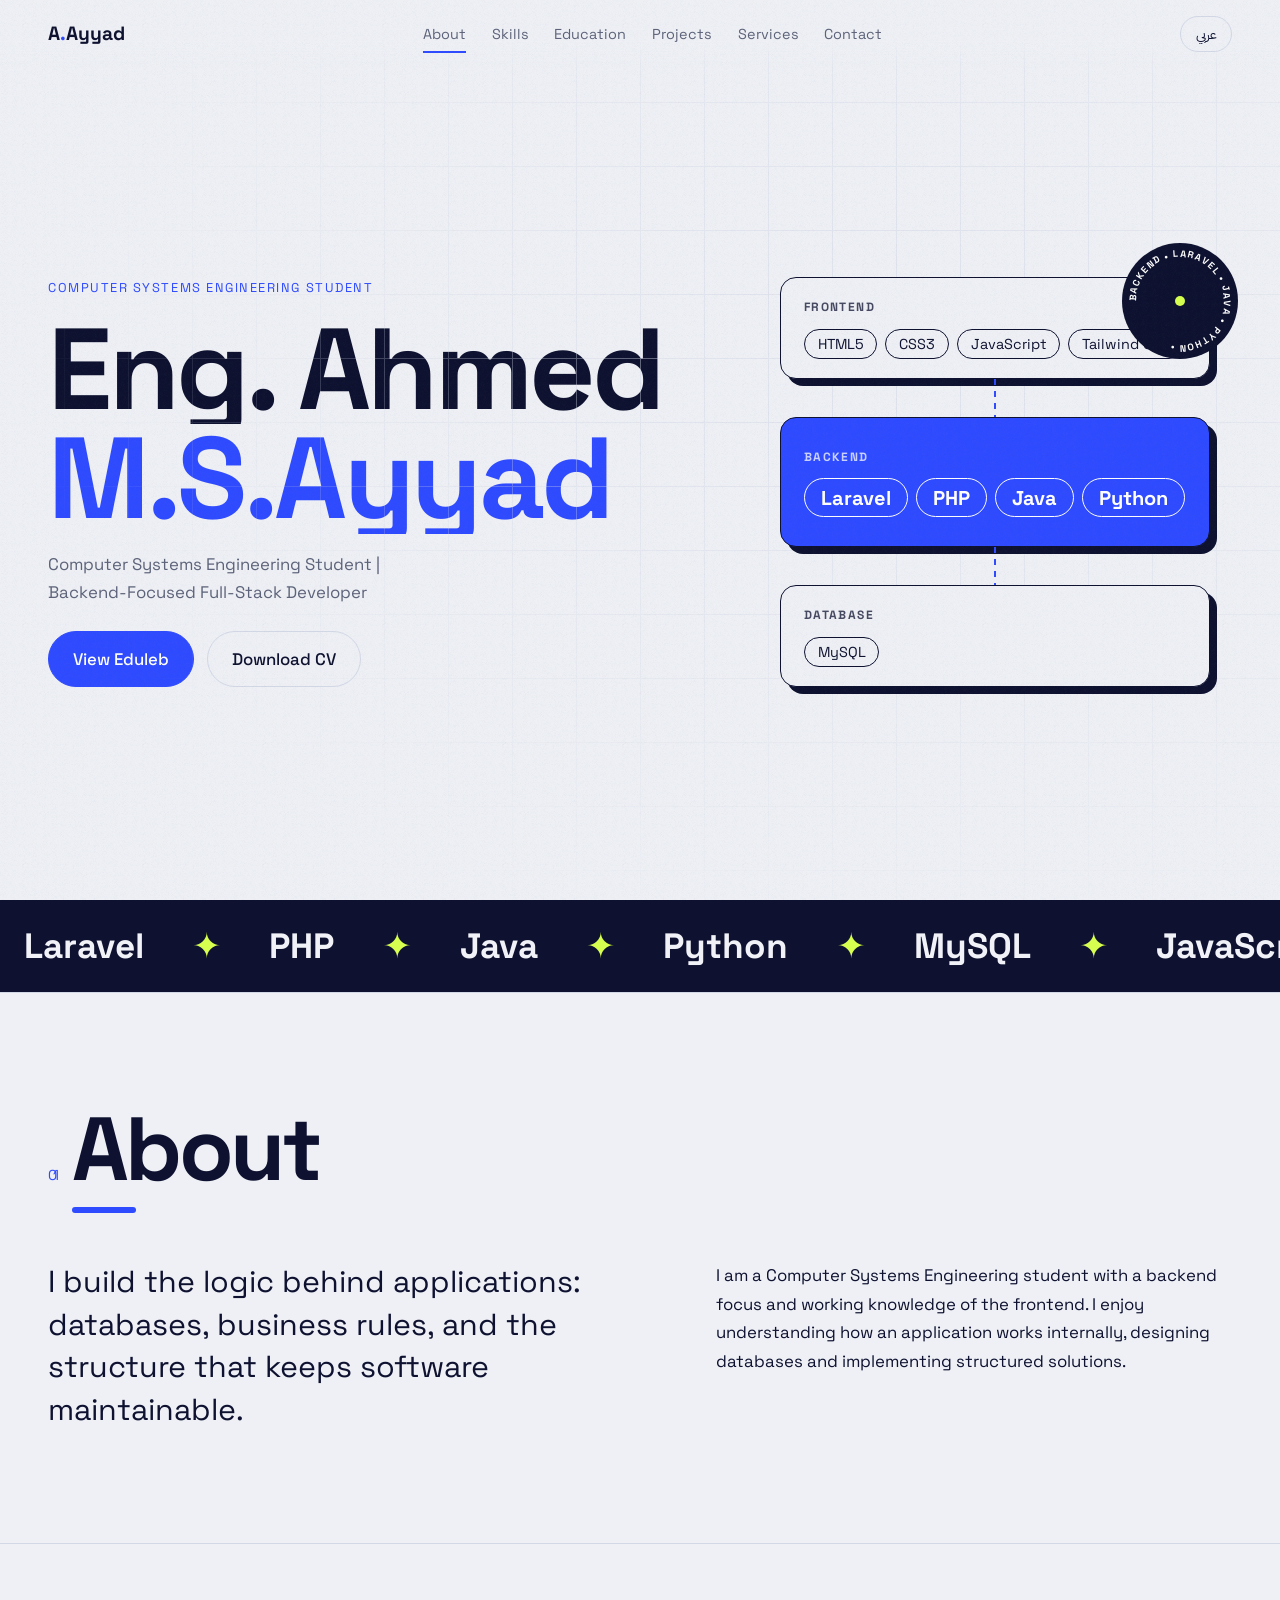
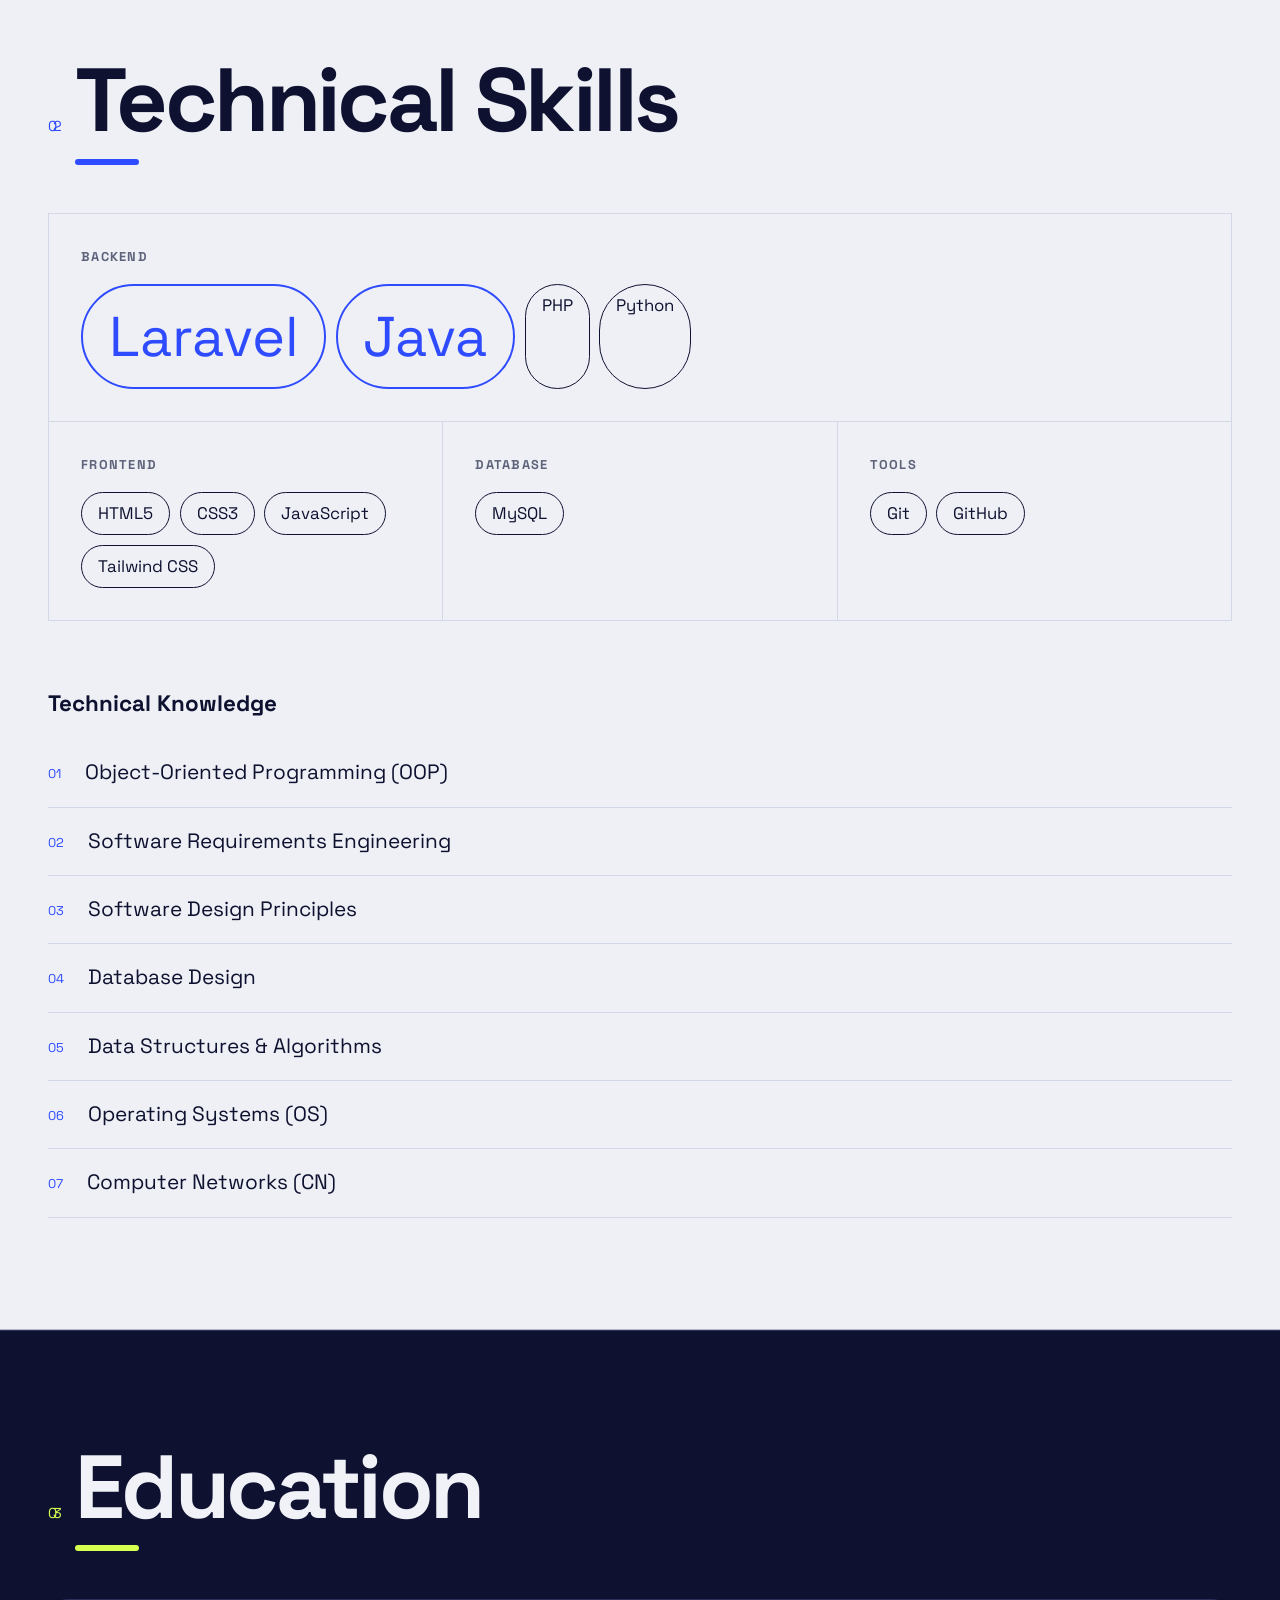
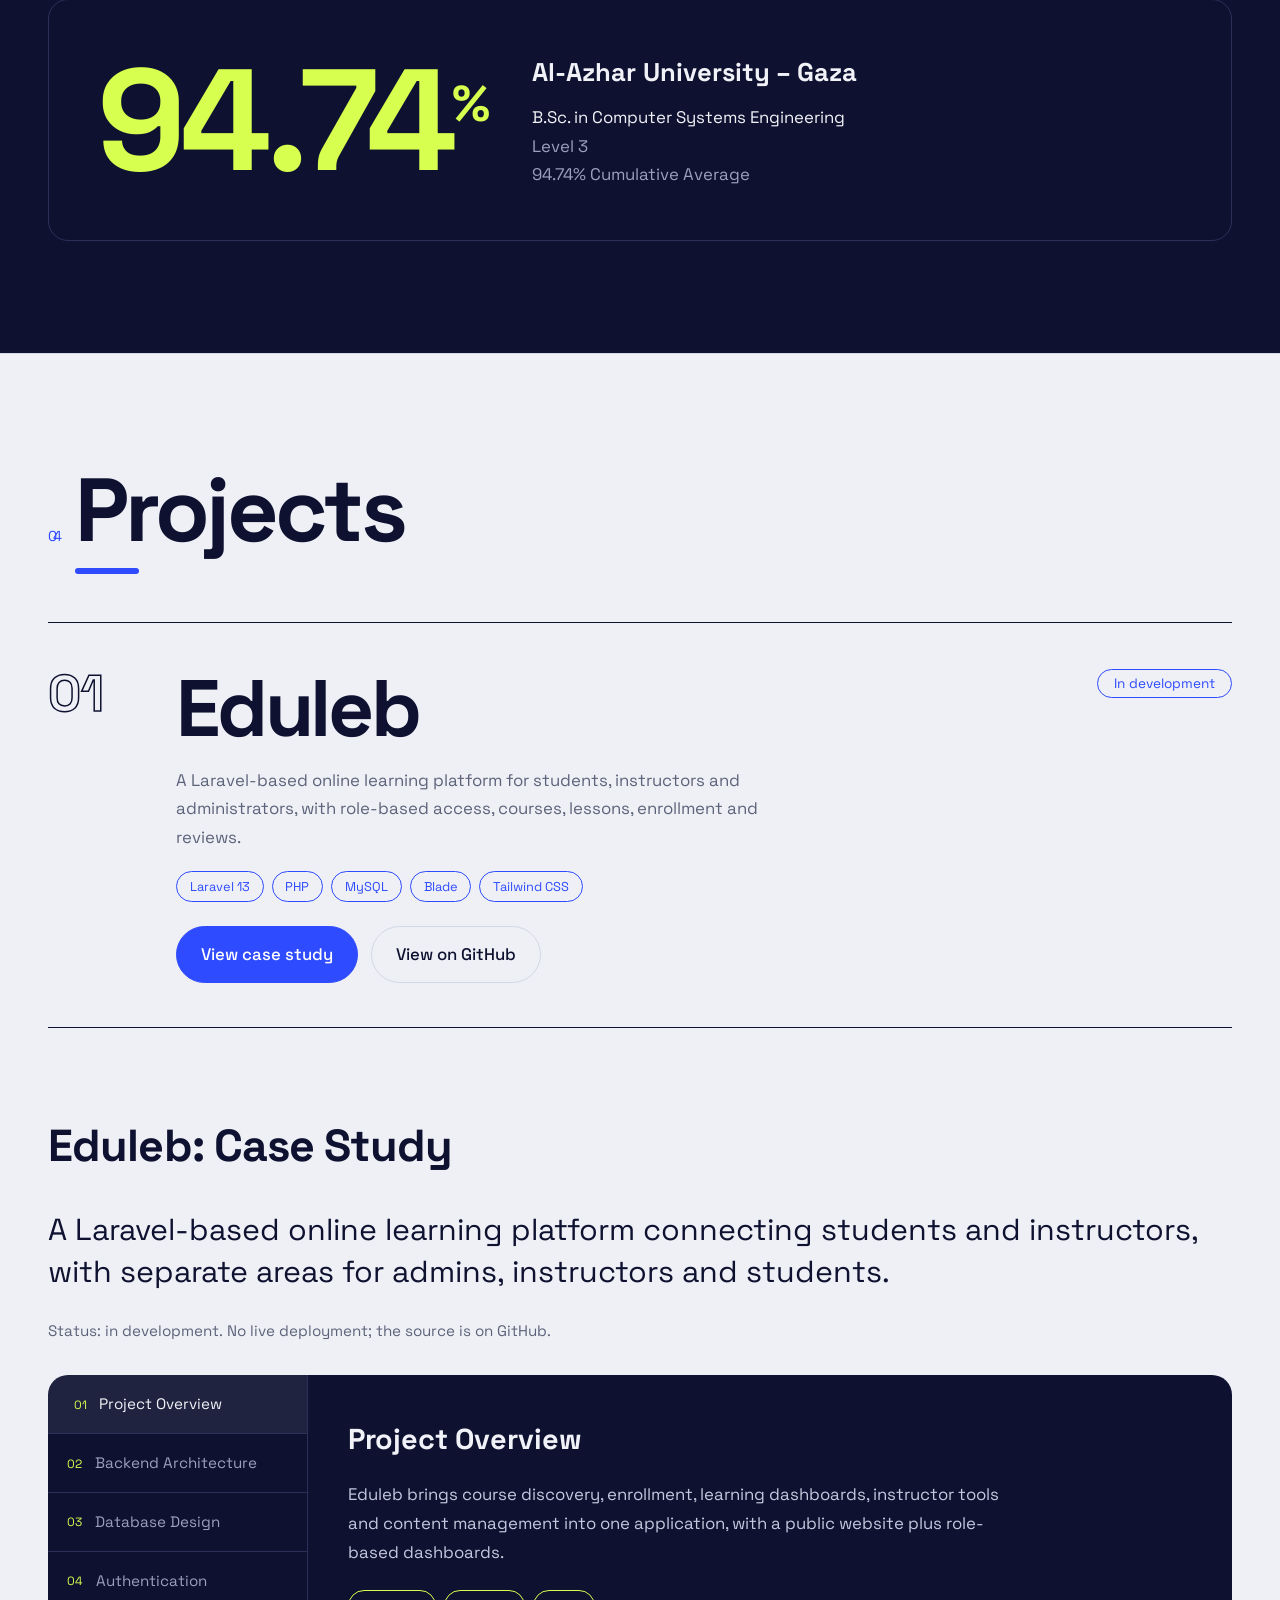
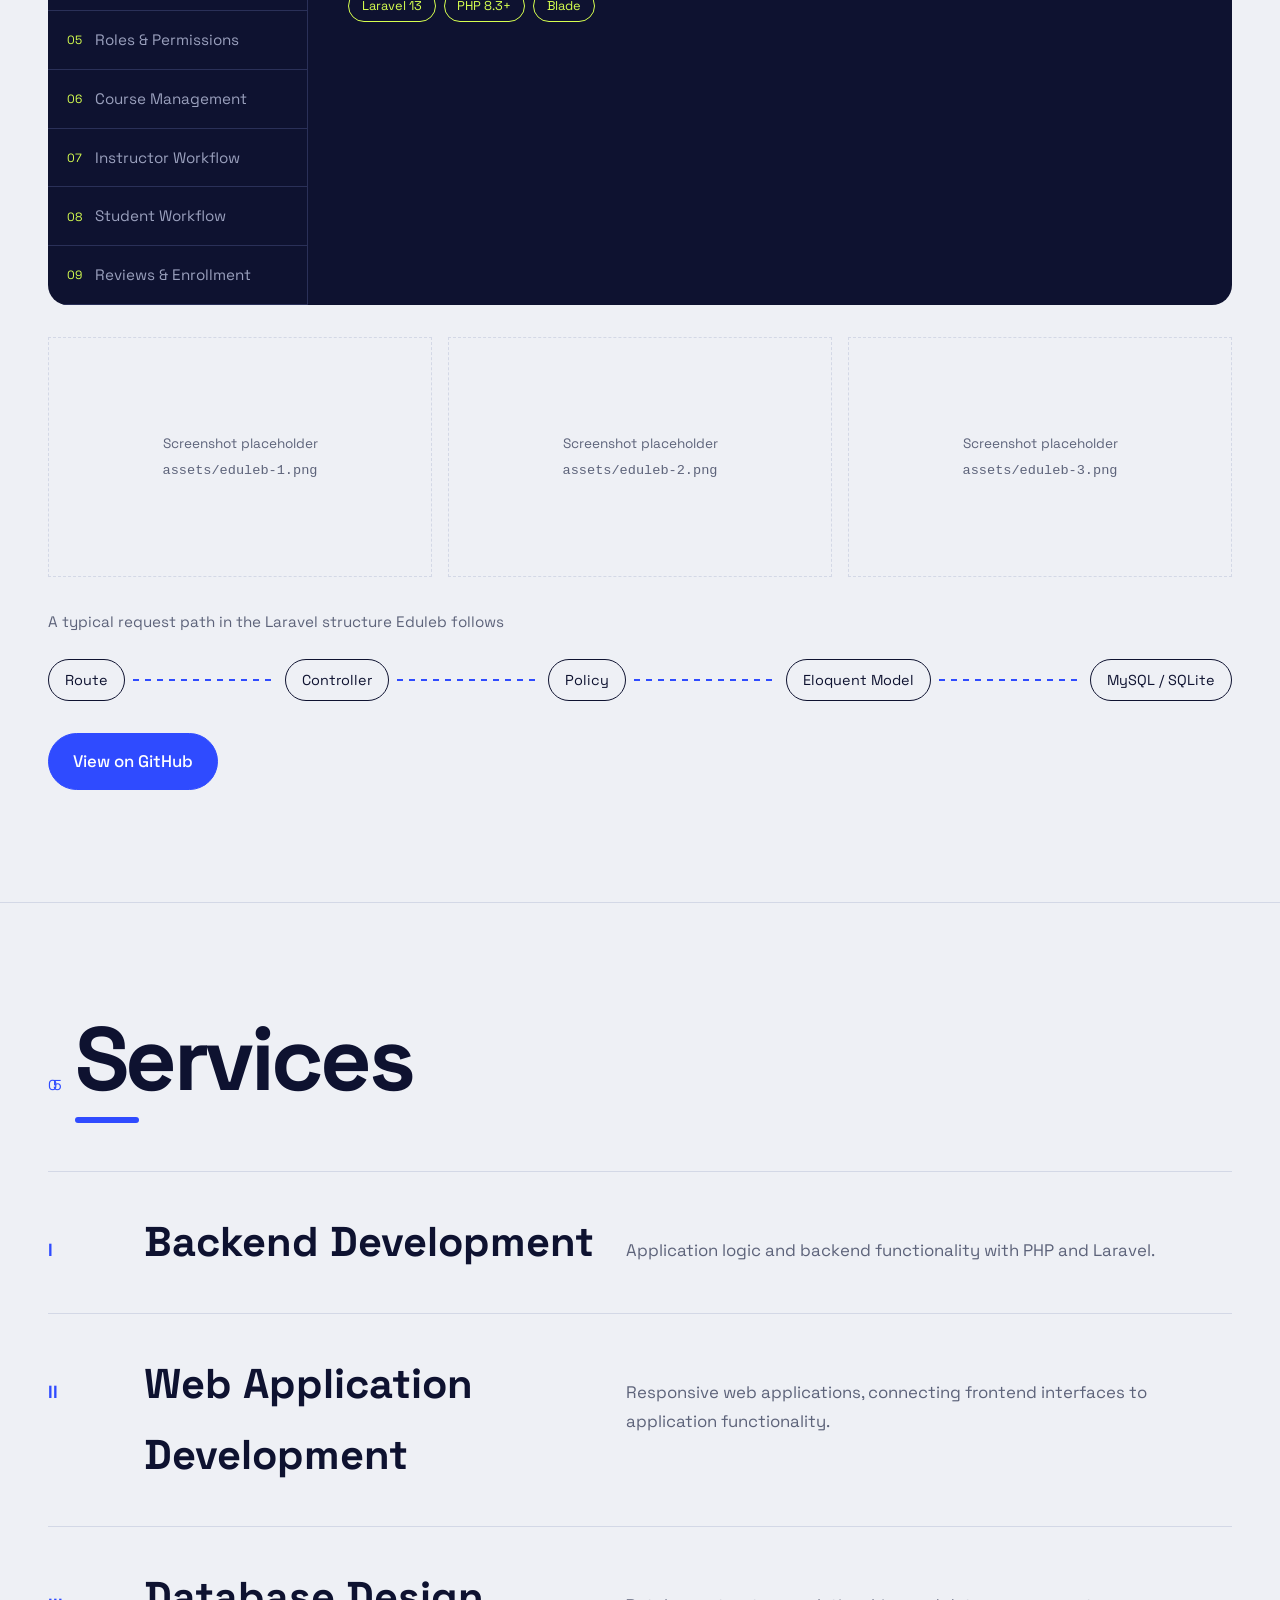
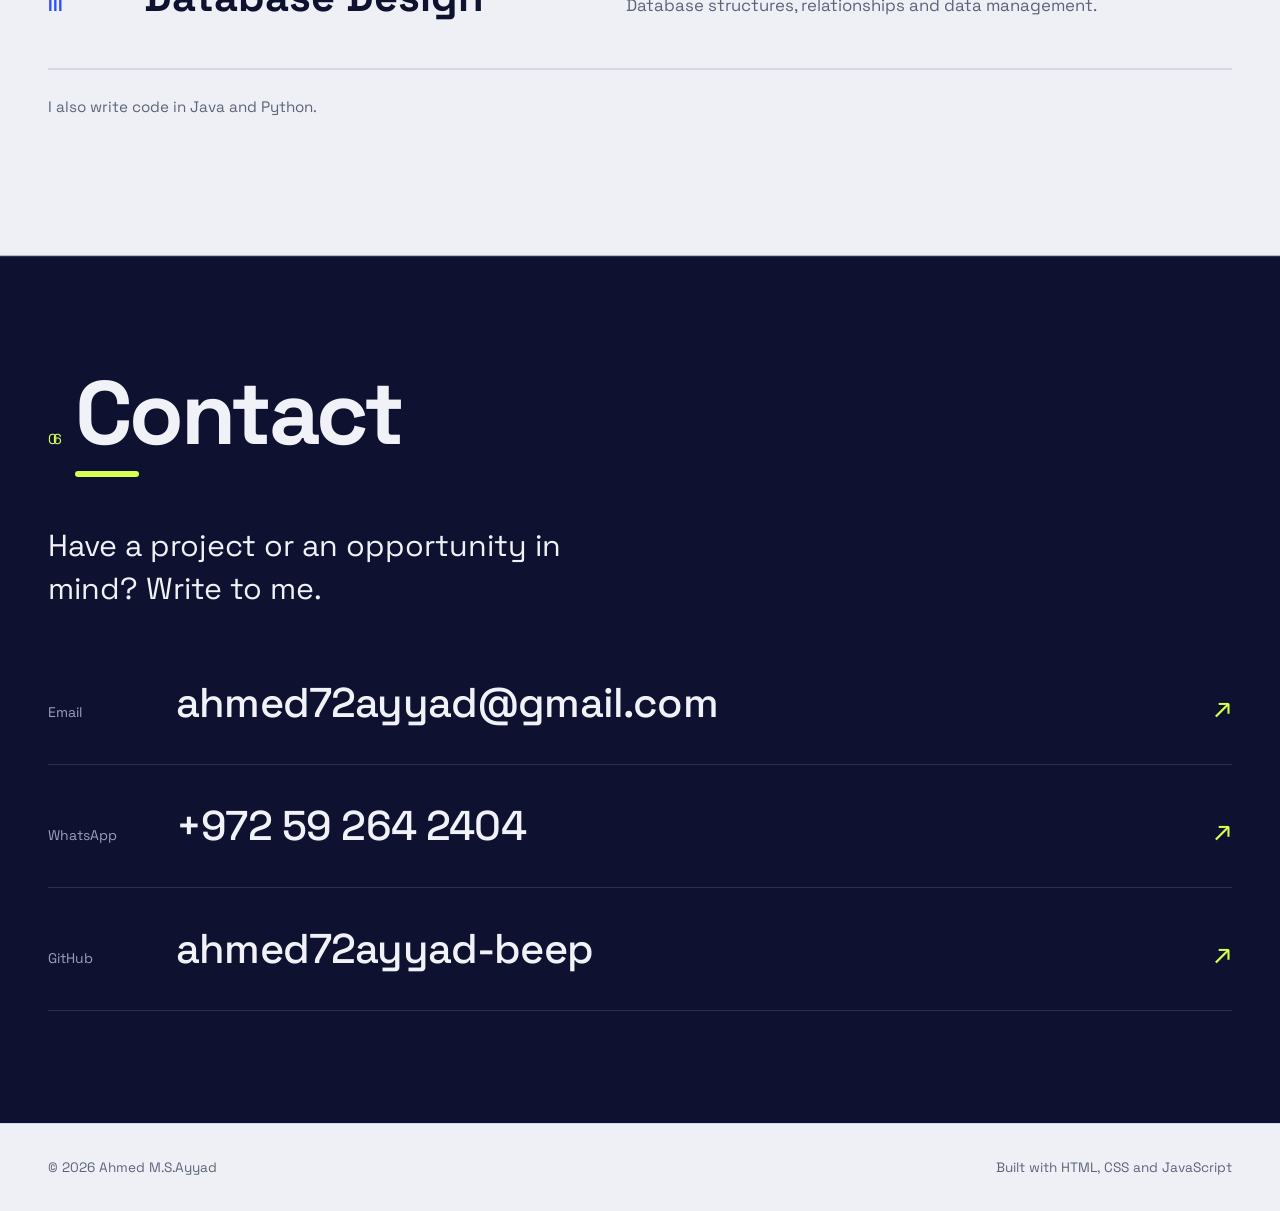
==== index.html @ b29814ca "Initial portfolio deployment" ====
<!DOCTYPE html>
<html lang="en" dir="ltr">

<head>
  <meta charset="utf-8">
  <meta name="viewport" content="width=device-width,initial-scale=1">
  <title>Eng. Ahmed M.S.Ayyad — Backend-Focused Full-Stack Developer</title>
  <link rel="preconnect" href="https://fonts.googleapis.com">
  <link rel="preconnect" href="https://fonts.gstatic.com" crossorigin>
  <link
    href="https://fonts.googleapis.com/css2?family=IBM+Plex+Sans+Arabic:wght@400;500;700&family=Space+Grotesk:wght@400;500;700&display=swap"
    rel="stylesheet">
  <link rel="stylesheet" href="css/style.css">
</head>

<body>
  <div id="loader"><span>A.</span></div>
  <header id="nav">
    <a href="#hero" class="logo">A<i>.</i>Ayyad</a>
    <nav id="links">
      <a href="#about" data-i18n="n_about"></a><a href="#skills" data-i18n="n_skills"></a>
      <a href="#edu" data-i18n="n_edu"></a><a href="#projects" data-i18n="n_proj"></a>
      <a href="#services" data-i18n="n_serv"></a><a href="#contact" data-i18n="n_contact"></a>
      <span id="ind"></span>
    </nav>
    <button id="lang" aria-label="Language">عربي</button>
  </header>

  <main>
    <section id="hero">
      <div class="grid-bg" data-p="0.15"></div>
      <p class="eyebrow r" data-i18n="h_eyebrow"></p>
      <h1 class="r"><span class="line"><b data-i18n="h_name1"></b></span><span class="line"><b
            data-i18n="h_name2"></b></span></h1>
      <p class="sub r" data-i18n="h_sub"></p>
      <div class="cta r"><a class="btn pri" href="#eduleb" data-i18n="h_cta1"></a><a class="btn"
          href="assets/Ahmed-CV.pdf" download data-i18n="h_cv"></a></div>
      <div class="stack r" aria-hidden="false">
        <div class="layer">
          <h4 data-i18n="s_fe"></h4>
          <p><span>HTML5</span><span>CSS3</span><span>JavaScript</span><span>Tailwind CSS</span></p>
        </div>
        <i class="wire"></i>
        <div class="layer main">
          <h4 data-i18n="s_be"></h4>
          <p><span>Laravel</span><span>PHP</span><span>Java</span><span>Python</span></p>
        </div>
        <i class="wire"></i>
        <div class="layer">
          <h4 data-i18n="s_db"></h4>
          <p><span>MySQL</span></p>
        </div>
        <svg class="badge" viewBox="0 0 120 120" aria-hidden="true">
          <circle cx="60" cy="60" r="58" />
          <defs>
            <path id="cp" d="M60,60 m-44,0 a44,44 0 1,1 88,0 a44,44 0 1,1 -88,0" />
          </defs>
          <text>
            <textPath href="#cp">BACKEND • LARAVEL • JAVA • PYTHON •</textPath>
          </text>
          <circle cx="60" cy="60" r="5" class="dot" />
        </svg>
      </div>
    </section>
    <div class="marq" aria-hidden="true">
      <div>
        <span>Laravel</span><span>PHP</span><span>Java</span><span>Python</span><span>MySQL</span><span>JavaScript</span><span>Git</span><span>Laravel</span><span>PHP</span><span>Java</span><span>Python</span><span>MySQL</span><span>JavaScript</span><span>Git</span>
      </div>
    </div>

    <section id="about" class="sec">
      <h2 class="r"><small>01</small><span data-i18n="a_h"></span></h2>
      <div class="two">
        <p class="big r" data-i18n="a_p1"></p>
        <p class="r" data-i18n="a_p2"></p>
      </div>
    </section>

    <section id="skills" class="sec">
      <h2 class="r"><small>02</small><span data-i18n="s_h"></span></h2>
      <div class="skills">
        <div class="grp main r">
          <h3 data-i18n="s_be"></h3>
          <ul>
            <li class="hot">Laravel</li>
            <li class="hot">Java</li>
            <li>PHP</li>
            <li>Python</li>
          </ul>
        </div>
        <div class="grp r">
          <h3 data-i18n="s_fe"></h3>
          <ul>
            <li>HTML5</li>
            <li>CSS3</li>
            <li>JavaScript</li>
            <li>Tailwind CSS</li>
          </ul>
        </div>
        <div class="grp r">
          <h3 data-i18n="s_db"></h3>
          <ul>
            <li>MySQL</li>
          </ul>
        </div>
        <div class="grp r">
          <h3 data-i18n="s_tl"></h3>
          <ul>
            <li>Git</li>
            <li>GitHub</li>
          </ul>
        </div>
      </div>
      <h3 class="sub2 r" data-i18n="k_h"></h3>
      <ol class="know" id="know"></ol>
    </section>

    <section id="edu" class="sec dark">
      <h2 class="r"><small>03</small><span data-i18n="e_h"></span></h2>
      <div class="edu r">
        <div class="gpa">94.74<sup>%</sup></div>
        <div>
          <h3 data-i18n="e_uni"></h3>
          <p data-i18n="e_deg"></p>
          <p class="mut" data-i18n="e_lvl"></p>
          <p class="mut" data-i18n="e_avg"></p>
        </div>
      </div>
    </section>

    <section id="projects" class="sec">
      <h2 class="r"><small>04</small><span data-i18n="pj_h"></span></h2>
      <!-- ADD MORE PROJECTS: copy this whole <article class="proj"> block, change the number, name, text and links. -->
      <article class="proj r">
        <div class="pnum">01</div>
        <div class="pbody">
          <h3>Eduleb</h3>
          <p data-i18n="pj_desc"></p>
          <div class="tags"><span>Laravel 13</span><span>PHP</span><span>MySQL</span><span>Blade</span><span>Tailwind
              CSS</span></div>
          <div class="cta"><a class="btn pri" href="#eduleb" data-i18n="pj_case"></a>
            <a class="btn" href="https://github.com/ahmed72ayyad-beep/Eduleb" target="_blank" rel="noopener"
              data-i18n="p_gh"></a>
          </div>
        </div>
        <div class="pstat"><span data-i18n="pj_status"></span></div>
      </article>
      <h3 id="eduleb" class="sub2 r" data-i18n="pj_cs"></h3>
      <p class="big r" data-i18n="p_intro"></p>
      <p class="note r" data-i18n="p_status"></p>
      <div class="case r">
        <ul id="tabs"></ul>
        <div id="panel">
          <h3></h3>
          <p></p>
          <div class="tags"></div>
        </div>
      </div>
      <div class="shots r">
        <!-- SCREENSHOTS: replace each .shot div with <img src="assets/eduleb-1.png" alt=""> -->
        <div class="shot"><span data-i18n="p_shot"></span><code>assets/eduleb-1.png</code></div>
        <div class="shot"><span data-i18n="p_shot"></span><code>assets/eduleb-2.png</code></div>
        <div class="shot"><span data-i18n="p_shot"></span><code>assets/eduleb-3.png</code></div>
      </div>
      <p class="note r" data-i18n="p_flow"></p>
      <div class="flow r" aria-hidden="true">
        <span>Route</span><i></i><span>Controller</span><i></i><span>Policy</span><i></i><span>Eloquent
          Model</span><i></i><span>MySQL / SQLite</span>
      </div>
      <a class="btn pri r" href="https://github.com/ahmed72ayyad-beep/Eduleb" target="_blank" rel="noopener"
        data-i18n="p_gh"></a>
    </section>

    <section id="services" class="sec">
      <h2 class="r"><small>05</small><span data-i18n="v_h"></span></h2>
      <div class="svc">
        <div class="r"><b>I</b>
          <h3 data-i18n="v1"></h3>
          <p data-i18n="v1p"></p>
        </div>
        <div class="r"><b>II</b>
          <h3 data-i18n="v2"></h3>
          <p data-i18n="v2p"></p>
        </div>
        <div class="r"><b>III</b>
          <h3 data-i18n="v3"></h3>
          <p data-i18n="v3p"></p>
        </div>
      </div>
      <p class="note r" data-i18n="v_note"></p>
    </section>

    <section id="contact" class="sec dark">
      <h2 class="r"><small>06</small><span data-i18n="c_h"></span></h2>
      <div class="links r">
        <p class="big" data-i18n="c_p"></p>
        <a href="mailto:ahmed72ayyad@gmail.com"><small>Email</small><b
            dir="ltr">ahmed72ayyad@gmail.com</b><em>↗</em></a>
        <a href="https://wa.me/972592642404" target="_blank" rel="noopener"><small>WhatsApp</small><b dir="ltr">+972 59
            264 2404</b><em>↗</em></a>
        <a href="https://github.com/ahmed72ayyad-beep" target="_blank" rel="noopener"><small>GitHub</small><b
            dir="ltr">ahmed72ayyad-beep</b><em>↗</em></a>
      </div>
    </section>
  </main>
  <footer><span>© 2026 Ahmed M.S.Ayyad</span><span data-i18n="ft"></span></footer>
  <script src="js/translations.js"></script>
  <script src="js/main.js"></script>
</body>

</html>
---- css/style.css ----
:root {
    --bg: #eef0f5;
    --fg: #0e1230;
    --mut: #5d637a;
    --line: #d3d8e6;
    --acc: #2f4bff;
    --ink: #0e1230;
    --hi: #d6ff4f;
    --f: 'Space Grotesk', 'IBM Plex Sans Arabic', system-ui, sans-serif
}

[dir=rtl] {
    --f: 'IBM Plex Sans Arabic', 'Space Grotesk', system-ui, sans-serif
}

* {
    box-sizing: border-box;
    margin: 0
}

html {
    scroll-behavior: smooth;
    scroll-padding-block-start: 70px
}

body {
    background: var(--bg);
    color: var(--fg);
    font: 400 1.05rem/1.7 var(--f);
    overflow-x: hidden;
    transition: opacity .25s
}

body.sw {
    opacity: 0
}

body::after {
    content: "";
    position: fixed;
    inset: 0;
    pointer-events: none;
    opacity: .07;
    z-index: 99;
    background-image: url("data:image/svg+xml,%3Csvg xmlns='http://www.w3.org/2000/svg' width='120' height='120'%3E%3Cfilter id='n'%3E%3CfeTurbulence baseFrequency='.9'/%3E%3C/filter%3E%3Crect width='120' height='120' filter='url(%23n)'/%3E%3C/svg%3E")
}

a {
    color: inherit;
    text-decoration: none
}

ul,
ol {
    list-style: none;
    padding: 0
}

#loader {
    position: fixed;
    inset: 0;
    background: var(--bg);
    z-index: 200;
    display: grid;
    place-items: center;
    font-size: 4rem;
    font-weight: 700;
    color: var(--acc);
    transition: transform .8s cubic-bezier(.77, 0, .18, 1) .3s
}

#loader.done {
    transform: translateY(-100%)
}

#nav {
    position: fixed;
    inset-inline: 0;
    top: 0;
    z-index: 50;
    display: flex;
    align-items: center;
    justify-content: space-between;
    padding: 1rem clamp(1rem, 4vw, 3rem);
    background: linear-gradient(var(--bg) 60%, transparent)
}

.logo {
    font-weight: 700;
    font-size: 1.2rem
}

.logo i {
    color: var(--acc);
    font-style: normal
}

#links {
    position: relative;
    display: flex;
    gap: 1.6rem;
    font-size: .9rem
}

#links a {
    padding-block: .3rem;
    color: var(--mut);
    transition: color .2s
}

#links a:hover,
#links a.on {
    color: var(--fg)
}

#ind {
    position: absolute;
    bottom: -2px;
    height: 2px;
    background: var(--acc);
    width: 0;
    transition: left .35s, width .35s
}

#lang {
    background: none;
    border: 1px solid var(--line);
    color: var(--fg);
    padding: .35rem .9rem;
    border-radius: 99px;
    cursor: pointer;
    font: inherit;
    font-size: .85rem;
    transition: .2s
}

#lang:hover {
    border-color: var(--acc);
    color: var(--acc)
}

section {
    position: relative
}

#hero {
    min-height: 100svh;
    padding: 7rem clamp(1rem, 4vw, 3rem) 3rem;
    display: grid;
    grid-template-columns: 1.4fr 1fr;
    grid-template-areas: "e p" "h p" "s p" "c p";
    align-content: center;
    column-gap: 3rem;
    overflow: hidden
}

.grid-bg {
    position: absolute;
    inset: -10% 0;
    background-image: linear-gradient(var(--line) 1px, transparent 1px), linear-gradient(90deg, var(--line) 1px, transparent 1px);
    background-size: 64px 64px;
    mask-image: radial-gradient(ellipse at 70% 40%, #000, transparent 70%);
    opacity: .6;
    animation: drift 30s linear infinite
}

@keyframes drift {
    to {
        background-position: 64px 64px
    }
}

.eyebrow {
    grid-area: e;
    color: var(--acc);
    letter-spacing: .12em;
    text-transform: uppercase;
    font-size: .8rem
}

h1 {
    grid-area: h;
    font-size: clamp(3rem, 9vw, 8rem);
    line-height: .95;
    letter-spacing: -.03em;
    margin-block: 1rem
}

h1 .line {
    display: block;
    overflow: hidden
}

h1 b {
    display: block;
    font-weight: 700
}

h1 .line:nth-child(2) b {
    color: var(--acc)
}

[dir=rtl] h1 {
    letter-spacing: 0;
    line-height: 1.3
}

.sub {
    grid-area: s;
    color: var(--mut);
    max-width: 34ch
}

.cta {
    grid-area: c;
    display: flex;
    flex-wrap: wrap;
    gap: .8rem;
    margin-block-start: 1.5rem
}

.two .cta {
    grid-area: auto
}

.btn {
    display: inline-block;
    padding: .8rem 1.5rem;
    border: 1px solid var(--line);
    border-radius: 99px;
    font: inherit;
    font-weight: 500;
    color: var(--fg);
    background: none;
    cursor: pointer;
    transition: .25s
}

.btn:hover {
    border-color: var(--acc);
    transform: translateY(-2px)
}

.btn.pri {
    background: var(--acc);
    color: #fff;
    border-color: var(--acc)
}

.btn.pri:hover {
    box-shadow: 0 8px 24px #2f4bff44
}

.sec {
    padding: 7rem clamp(1rem, 4vw, 3rem);
    border-top: 1px solid var(--line);
    max-width: 1300px;
    margin-inline: auto
}

h2 {
    font-size: clamp(2rem, 5vw, 4rem);
    letter-spacing: -.02em;
    margin-block-end: 3rem;
    display: flex;
    align-items: baseline;
    gap: 1rem
}

h2 small {
    font-size: .9rem;
    color: var(--acc);
    font-weight: 400
}

.two {
    display: grid;
    grid-template-columns: 1.2fr 1fr;
    gap: 3rem
}

.big {
    font-size: clamp(1.3rem, 2.4vw, 1.9rem);
    line-height: 1.4
}

.mut,
.note {
    color: var(--mut)
}

.skills {
    display: grid;
    grid-template-columns: repeat(12, 1fr);
    gap: 1px;
    background: var(--line);
    border: 1px solid var(--line)
}

.grp {
    background: var(--bg);
    padding: 2rem;
    grid-column: span 4
}

.grp.main {
    grid-column: span 12
}

.grp h3 {
    font-size: .8rem;
    color: var(--mut);
    letter-spacing: .1em;
    text-transform: uppercase;
    margin-block-end: 1rem
}

.grp ul {
    display: flex;
    flex-wrap: wrap;
    gap: .6rem
}

.grp li {
    padding: .4rem 1rem;
    border: 1px solid var(--line);
    border-radius: 99px;
    transition: .25s;
    cursor: default
}

.grp li:hover {
    background: var(--fg);
    color: var(--bg);
    transform: translateY(-3px) rotate(-2deg)
}

.grp li.hot {
    font-size: clamp(1.8rem, 5vw, 3.5rem);
    padding: .2rem 1.6rem;
    border-color: var(--acc);
    color: var(--acc)
}

.grp li.hot:hover {
    background: var(--acc);
    color: #fff
}

.sub2 {
    margin-block: 4rem 1rem;
    font-size: 1.4rem
}

.know {
    counter-reset: k
}

.know li {
    counter-increment: k;
    display: flex;
    gap: 1.5rem;
    padding: 1rem 0;
    border-bottom: 1px solid var(--line);
    font-size: 1.3rem;
    transition: .3s
}

.know li::before {
    content: "0" counter(k);
    color: var(--acc);
    font-size: .8rem;
    padding-block-start: .5rem
}

.know li:hover {
    padding-inline-start: 1rem;
    color: var(--acc)
}

.edu {
    display: flex;
    gap: 3rem;
    align-items: center;
    border: 1px solid var(--line);
    padding: 3rem;
    flex-wrap: wrap
}

.gpa {
    font-size: clamp(4rem, 12vw, 9rem);
    font-weight: 700;
    color: var(--acc);
    line-height: 1;
    letter-spacing: -.04em;
    direction: ltr
}

.gpa sup {
    font-size: .35em
}

.edu h3 {
    font-size: 1.6rem;
    margin-block-end: .5rem
}

.case {
    display: grid;
    grid-template-columns: 260px 1fr;
    border: 1px solid var(--line);
    margin-block: 2rem
}

#tabs {
    border-inline-end: 1px solid var(--line)
}

#tabs button {
    width: 100%;
    text-align: start;
    background: none;
    border: 0;
    border-bottom: 1px solid var(--line);
    color: var(--mut);
    font: inherit;
    font-size: .95rem;
    padding: 1rem 1.2rem;
    cursor: pointer;
    transition: .25s;
    display: flex;
    gap: .8rem
}

#tabs button span {
    color: var(--acc);
    font-size: .75rem;
    padding-block-start: .2rem
}

#tabs button:hover,
#tabs button.on {
    color: var(--fg);
    background: #0000000a;
    padding-inline-start: 1.6rem
}

#panel {
    padding: 2.5rem
}

#panel.k {
    animation: fade .4s
}

#panel h3 {
    font-size: 1.8rem;
    margin-block-end: 1rem
}

#panel p {
    color: #3a3833;
    max-width: 60ch
}

@keyframes fade {
    from {
        opacity: 0;
        transform: translateY(10px)
    }
}

.tags {
    display: flex;
    flex-wrap: wrap;
    gap: .5rem;
    margin-block-start: 1.5rem
}

.tags span {
    font-size: .8rem;
    padding: .25rem .8rem;
    border: 1px solid var(--acc);
    color: var(--acc);
    border-radius: 99px
}

.shots {
    display: grid;
    grid-template-columns: repeat(3, 1fr);
    gap: 1rem;
    margin-block-end: 2rem
}

.shot {
    aspect-ratio: 16/10;
    border: 1px dashed var(--line);
    display: grid;
    place-content: center;
    text-align: center;
    color: var(--mut);
    font-size: .85rem;
    gap: .3rem;
    overflow: hidden;
    position: relative
}

.shot img {
    position: absolute;
    inset: 0;
    width: 100%;
    height: 100%;
    object-fit: cover
}

.svc {
    display: grid;
    grid-template-columns: repeat(3, 1fr);
    border-block: 1px solid var(--line)
}

.svc div {
    padding: 2.5rem 2rem;
    border-inline-end: 1px solid var(--line);
    transition: background .3s
}

.svc div:last-child {
    border: 0
}

.svc div:hover {
    background: #0000000a
}

.svc b {
    color: var(--acc);
    font-size: .9rem
}

.svc h3 {
    font-size: 1.6rem;
    margin-block: 1rem .6rem
}

.svc p {
    color: var(--mut)
}

.note {
    margin-block: 1.5rem;
    font-size: .95rem
}

footer {
    display: flex;
    justify-content: space-between;
    flex-wrap: wrap;
    gap: 1rem;
    padding: 2rem clamp(1rem, 4vw, 3rem);
    border-top: 1px solid var(--line);
    color: var(--mut);
    font-size: .85rem
}

.r {
    opacity: 0;
    transform: translateY(30px);
    transition: opacity .8s, transform .8s cubic-bezier(.2, .7, .2, 1)
}

.r.in {
    opacity: 1;
    transform: none
}

h1.r {
    opacity: 1;
    transform: none
}

h1.r .line b {
    transform: translateY(105%);
    transition: transform 1s cubic-bezier(.2, .7, .2, 1) .2s
}

h1.r.in .line b {
    transform: none
}

@media(max-width:1024px) {
    .skills .grp {
        grid-column: span 6
    }

    .case {
        grid-template-columns: 1fr
    }

    #tabs {
        display: flex;
        overflow-x: auto;
        border: 0;
        border-bottom: 1px solid var(--line)
    }

    #tabs button {
        white-space: nowrap;
        border: 0;
        width: auto
    }
}

@media(max-width:768px) {
    #links {
        display: none
    }

    #hero {
        grid-template-columns: 1fr;
        grid-template-areas: "e" "h" "s" "p" "c";
        padding-block-start: 6rem
    }

    .two,
    .svc,
    .shots {
        grid-template-columns: 1fr
    }

    .svc div {
        border-inline-end: 0;
        border-bottom: 1px solid var(--line)
    }

    .sec {
        padding-block: 4.5rem
    }

    .grp,
    .skills .grp {
        grid-column: span 12
    }

    .edu {
        padding: 1.5rem
    }

    #panel {
        padding: 1.5rem
    }
}

@media(prefers-reduced-motion:reduce) {
    * {
        animation: none !important;
        transition: none !important
    }

    .r,
    h1.r .line b {
        opacity: 1;
        transform: none
    }
}

.orbit {
    position: absolute;
    inset: -12%;
    width: 124%;
    height: 124%;
    fill: none;
    stroke: var(--line);
    stroke-width: 1.2;
    z-index: -1;
    overflow: visible
}

.orbit .dash {
    stroke-dasharray: 3 9
}

.orbit .dot {
    fill: var(--acc);
    stroke: none
}

.spin {
    transform-origin: 200px 200px;
    animation: spin 40s linear infinite
}

.spin.rev {
    animation-duration: 60s;
    animation-direction: reverse
}

@keyframes spin {
    to {
        transform: rotate(360deg)
    }
}

.badge {
    position: absolute;
    inset-block-end: -34px;
    inset-inline-start: -44px;
    width: 120px;
    height: 120px;
    animation: spin 22s linear infinite;
    direction: ltr
}

.badge circle:first-child {
    fill: var(--fg);
    stroke: none
}

.badge text {
    font: 700 9.5px var(--f);
    letter-spacing: .14em;
    fill: var(--bg)
}

.badge .dot {
    fill: var(--acc)
}

.marq {
    direction: ltr;
    overflow: hidden;
    background: var(--fg);
    color: var(--bg);
    padding: 1rem 0
}

.marq div {
    display: flex;
    width: max-content;
    animation: mq 35s linear infinite
}

.marq span {
    font-size: clamp(1.4rem, 3vw, 2.2rem);
    font-weight: 700;
    padding-inline: 1.5rem;
    white-space: nowrap
}

.marq span::after {
    content: "✦";
    color: var(--acc);
    margin-inline-start: 3rem
}

@keyframes mq {
    to {
        transform: translateX(-50%)
    }
}

.flow {
    direction: ltr;
    display: flex;
    align-items: center;
    gap: .5rem;
    margin-block: 1rem 2rem
}

.flow span {
    border: 1px solid var(--fg);
    padding: .5rem 1rem;
    border-radius: 99px;
    font-size: .9rem;
    white-space: nowrap;
    transition: .25s
}

.flow span:hover {
    background: var(--acc);
    border-color: var(--acc);
    color: #fff
}

.flow i {
    flex: 1;
    min-width: 16px;
    height: 2px;
    background: repeating-linear-gradient(90deg, var(--acc) 0 6px, transparent 6px 12px);
    background-size: 12px 2px;
    animation: dash 1s linear infinite
}

@keyframes dash {
    to {
        background-position: 12px 0
    }
}

.links .big {
    margin-block-end: 2rem;
    max-width: 30ch
}

.links a {
    display: flex;
    align-items: baseline;
    gap: 1.5rem;
    padding: 1.6rem 0;
    border-bottom: 1px solid var(--line);
    transition: .3s
}

.links small {
    width: 6.5rem;
    color: var(--mut);
    flex: none
}

.links b {
    flex: 1;
    font-weight: 500;
    font-size: clamp(1.2rem, 3.6vw, 2.6rem);
    overflow-wrap: anywhere
}

.links em {
    font-style: normal;
    font-size: 1.8rem;
    color: var(--acc);
    transition: .3s
}

.links a:hover {
    padding-inline-start: 1rem;
    color: var(--acc)
}

.links a:hover em {
    transform: translate(5px, -5px)
}

@media(max-width:768px) {
    .flow {
        flex-direction: column;
        align-items: stretch
    }

    .flow span {
        text-align: center
    }

    .flow i {
        flex: none;
        height: 22px;
        width: 2px;
        align-self: center;
        background: var(--acc);
        animation: none
    }

    .links a {
        flex-wrap: wrap;
        gap: .2rem 1rem
    }

    .links small {
        width: 100%
    }
}

@media(prefers-reduced-motion:reduce) {
    .photo img {
        clip-path: none;
        transform: none
    }
}

/* ---- v2 redesign ---- */
.dark {
    --bg: var(--ink);
    --fg: #f1f2f8;
    --mut: #9aa0bd;
    --line: #2a3058;
    --acc: var(--hi);
    background: var(--ink);
    color: var(--fg);
    box-shadow: 0 0 0 100vmax var(--ink);
    clip-path: inset(0 -100vmax)
}

.dark .btn.pri {
    color: var(--ink)
}

.dark .btn:hover {
    color: var(--fg)
}

.dark .btn.pri:hover {
    color: var(--ink)
}

h2 {
    font-size: clamp(2.4rem, 7vw, 6rem);
    font-weight: 700;
    letter-spacing: -.04em;
    line-height: 1
}

h2 span::after {
    content: "";
    display: block;
    width: 64px;
    height: 6px;
    background: var(--acc);
    margin-block-start: .8rem;
    border-radius: 3px
}

.grid-bg {
    background-image: linear-gradient(var(--line) 1px, transparent 1px), linear-gradient(90deg, var(--line) 1px, transparent 1px)
}

.ring {
    grid-area: p;
    position: relative;
    align-self: center;
    justify-self: center;
    width: min(100%, 460px);
    aspect-ratio: 1
}

.ring .orbit {
    inset: 0;
    width: 100%;
    height: 100%;
    z-index: 0
}

.track {
    stroke: var(--line);
    stroke-width: 14
}

.val {
    stroke: var(--acc);
    stroke-width: 14;
    stroke-linecap: round;
    stroke-dasharray: 942.48;
    stroke-dashoffset: 942.48;
    transform: rotate(-90deg);
    transform-origin: 200px 200px;
    transition: stroke-dashoffset 2.2s cubic-bezier(.2, .7, .2, 1) .8s
}

.ring.in .val {
    stroke-dashoffset: 49.57
}

.num {
    position: absolute;
    inset: 0;
    display: grid;
    place-content: center;
    text-align: center
}

.num strong {
    font-size: clamp(2.6rem, 6vw, 4.6rem);
    line-height: 1;
    letter-spacing: -.03em;
    direction: ltr
}

.num span {
    color: var(--mut);
    font-size: .85rem;
    margin-block-start: .5rem
}

.marq {
    background: var(--ink);
    color: #f1f2f8
}

.marq span::after {
    color: var(--hi)
}

.badge circle:first-child {
    fill: var(--ink)
}

.badge text {
    fill: #fff
}

.badge .dot {
    fill: var(--hi)
}

.case {
    background: var(--ink);
    color: #f1f2f8;
    --fg: #f1f2f8;
    --mut: #9aa0bd;
    --line: #2a3058;
    --acc: var(--hi);
    border: 0;
    border-radius: 20px;
    overflow: hidden
}

#panel p {
    color: #c4c8de
}

.case #tabs button:hover,
.case #tabs button.on {
    background: #ffffff12
}

.svc {
    display: block
}

.svc div {
    display: grid;
    grid-template-columns: 5rem 1fr 1.3fr;
    align-items: baseline;
    gap: 1rem;
    padding: 2.2rem 0;
    border-inline-end: 0;
    border-bottom: 1px solid var(--line);
    transition: .3s
}

.svc div:last-child {
    border-bottom: 1px solid var(--line)
}

.svc div:hover {
    background: none;
    padding-inline-start: 1.2rem
}

.svc div:hover h3 {
    color: var(--acc)
}

.svc h3 {
    margin: 0;
    font-size: clamp(1.5rem, 3.4vw, 2.6rem)
}

.svc b {
    font-size: 1.1rem
}

.grp {
    border-radius: 0
}

.grp li {
    border-color: var(--fg)
}

.grp li.hot {
    border-color: var(--acc);
    border-width: 2px
}

.links b {
    letter-spacing: -.02em
}

.edu {
    border-radius: 20px
}

@media(max-width:768px) {
    .svc div {
        grid-template-columns: 1fr;
        gap: .3rem
    }
}

/* hero stack (replaces the average ring) */
[dir=rtl] {
    --sx: -7px
}

.stack {
    grid-area: p;
    position: relative;
    align-self: center;
    justify-self: center;
    width: min(100%, 430px)
}

.layer {
    background: var(--bg);
    border: 1.5px solid var(--ink);
    border-radius: 16px;
    padding: 1.2rem 1.4rem;
    box-shadow: var(--sx, 7px) 7px 0 var(--ink);
    transition: transform .3s, box-shadow .3s
}

.layer.main {
    background: var(--acc);
    color: #fff;
    padding-block: 1.8rem
}

.layer:hover {
    transform: translate(-3px, -3px);
    box-shadow: calc(var(--sx, 7px)*1.5) 10px 0 var(--ink)
}

.layer h4 {
    font-size: .75rem;
    letter-spacing: .12em;
    text-transform: uppercase;
    opacity: .75;
    margin-block-end: .7rem
}

.layer p {
    display: flex;
    flex-wrap: wrap;
    gap: .5rem
}

.layer span {
    border: 1.5px solid currentColor;
    border-radius: 99px;
    padding: .1rem .8rem;
    font-size: .9rem
}

.layer.main span {
    font-size: 1.25rem;
    font-weight: 700;
    padding-inline: 1rem
}

.wire {
    display: block;
    width: 2px;
    height: 38px;
    margin-inline: auto;
    background: repeating-linear-gradient(var(--acc) 0 6px, transparent 6px 12px);
    background-size: 2px 12px;
    animation: dashv 1s linear infinite
}

@keyframes dashv {
    to {
        background-position: 0 12px
    }
}

.stack .badge {
    inset-block: -36px auto;
    inset-inline: auto -30px
}

#hero .cta {
    align-self: start;
    align-items: flex-start
}

.proj {
    display: grid;
    grid-template-columns: 6rem 1fr auto;
    gap: 2rem;
    align-items: start;
    padding: 2.8rem 0;
    border-block: 1.5px solid var(--fg);
    transition: background .3s
}

.pnum {
    font-size: 3.2rem;
    font-weight: 700;
    line-height: 1;
    color: transparent;
    -webkit-text-stroke: 1.5px var(--fg);
    direction: ltr
}

.proj h3 {
    font-size: clamp(2.6rem, 7vw, 5rem);
    letter-spacing: -.04em;
    line-height: 1;
    transition: color .3s
}

.proj:hover h3 {
    color: var(--acc)
}

.pbody p {
    max-width: 56ch;
    margin-block: 1.1rem 0;
    color: var(--mut)
}

.pbody .tags {
    margin-block: 1.2rem 0
}

.pstat span {
    border: 1.5px solid var(--acc);
    color: var(--acc);
    padding: .3rem 1rem;
    border-radius: 99px;
    font-size: .85rem;
    white-space: nowrap
}

#eduleb.sub2 {
    font-size: clamp(1.7rem, 4vw, 2.8rem);
    margin-block: 5rem 1.5rem;
    letter-spacing: -.02em
}

@media(max-width:768px) {
    .proj {
        grid-template-columns: 1fr;
        gap: 1rem
    }

    .pnum {
        font-size: 2.2rem
    }
}
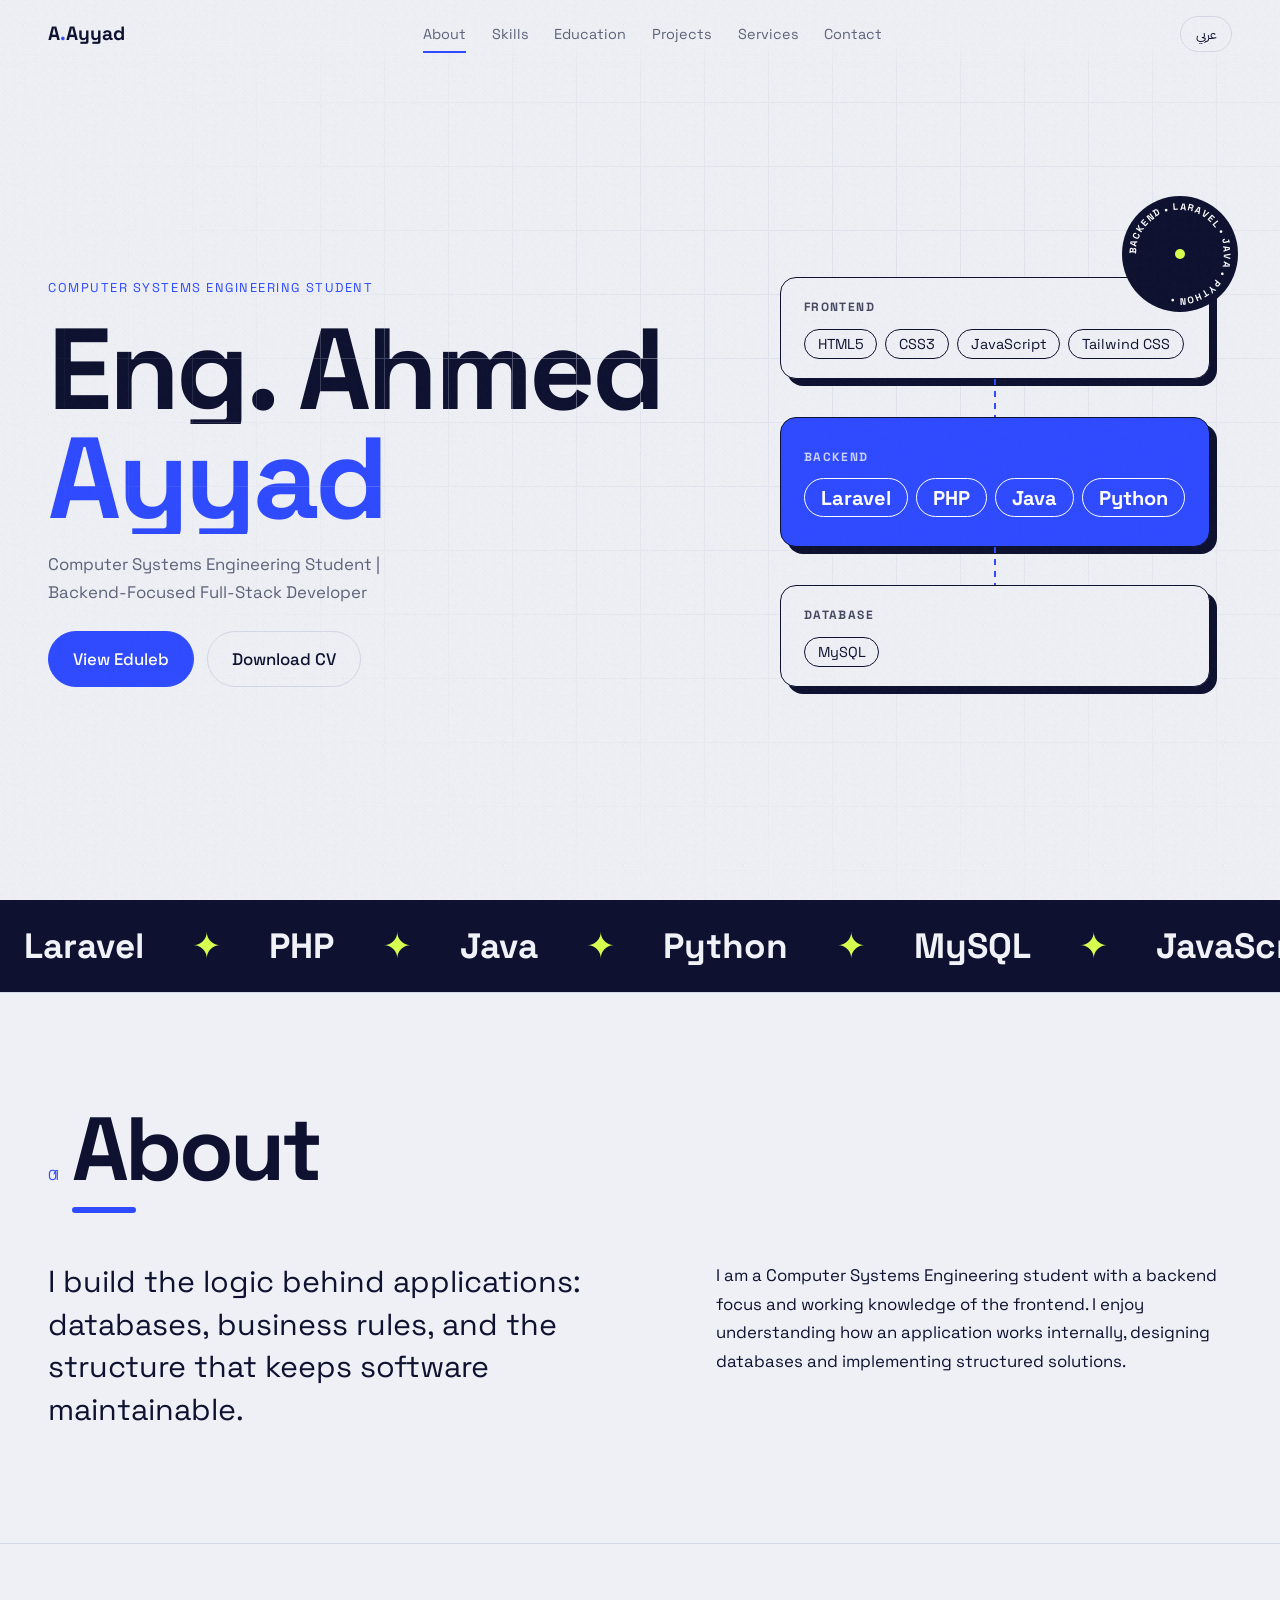
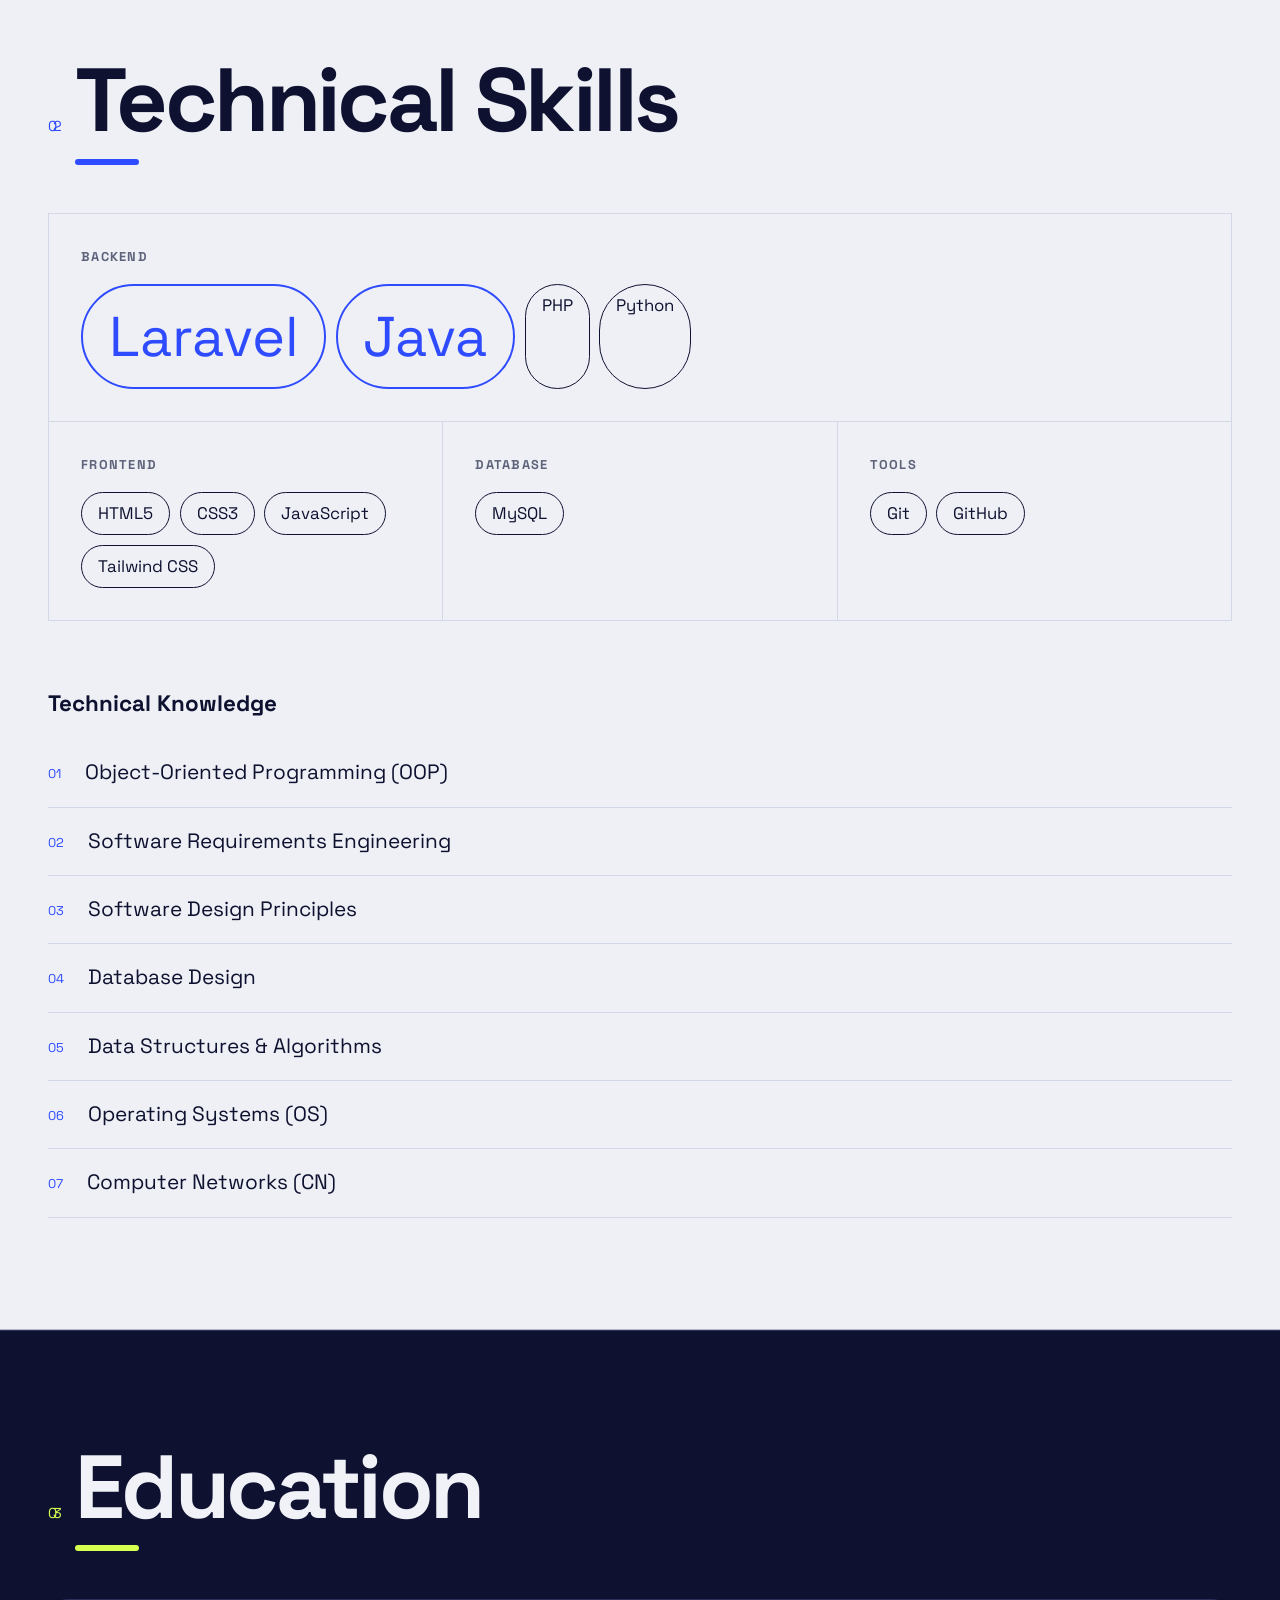
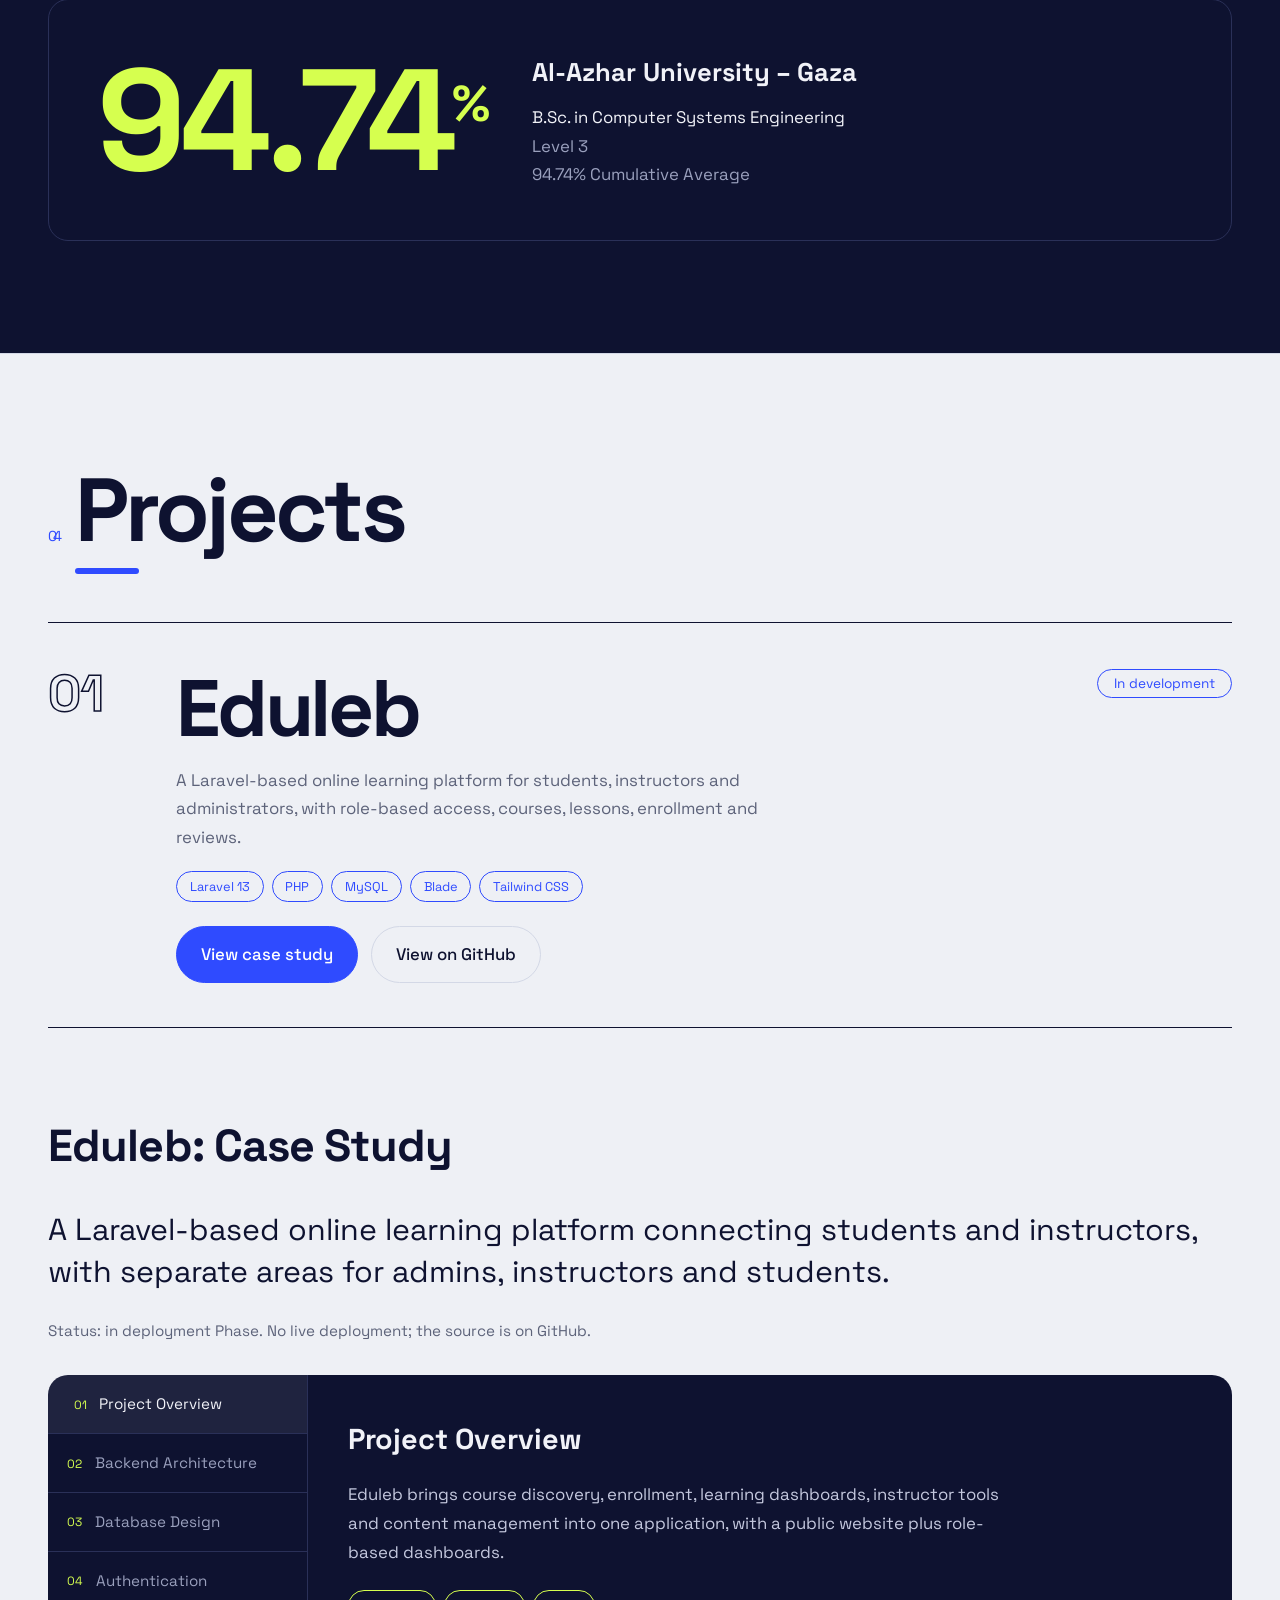
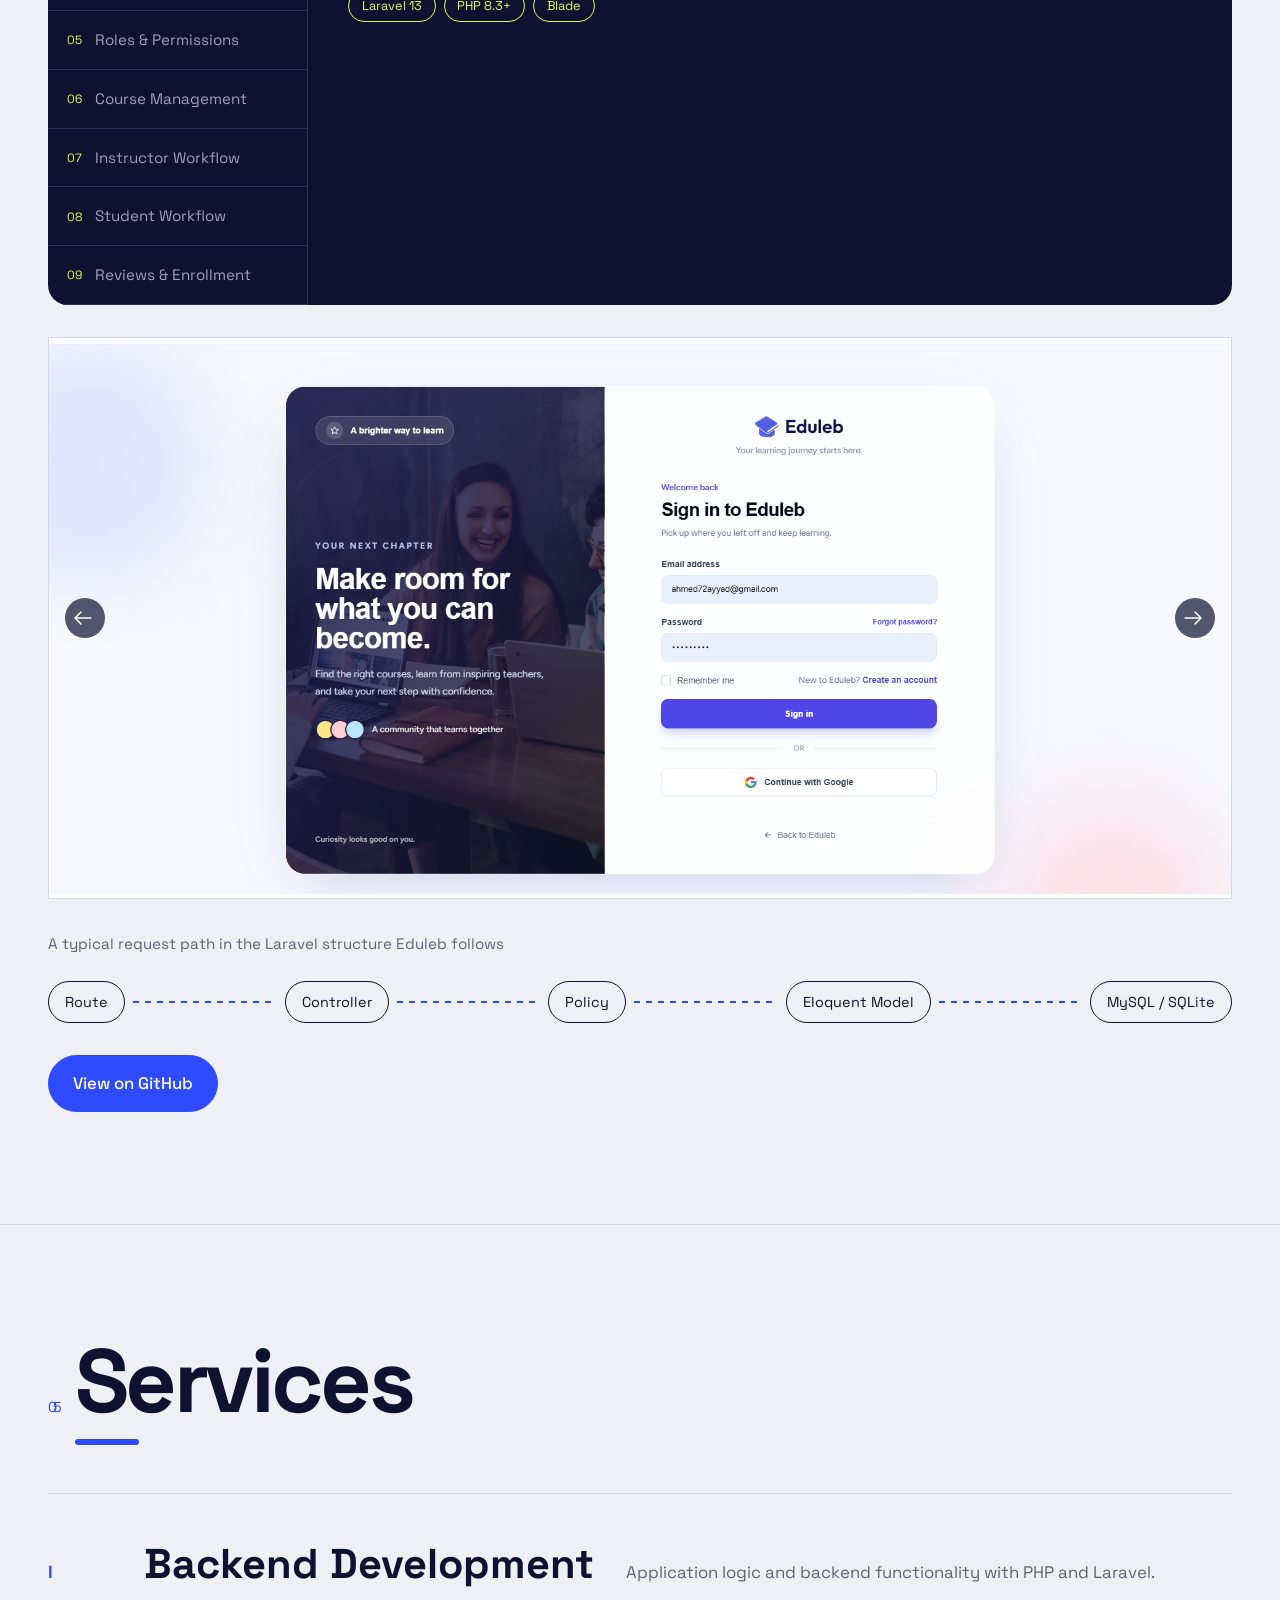
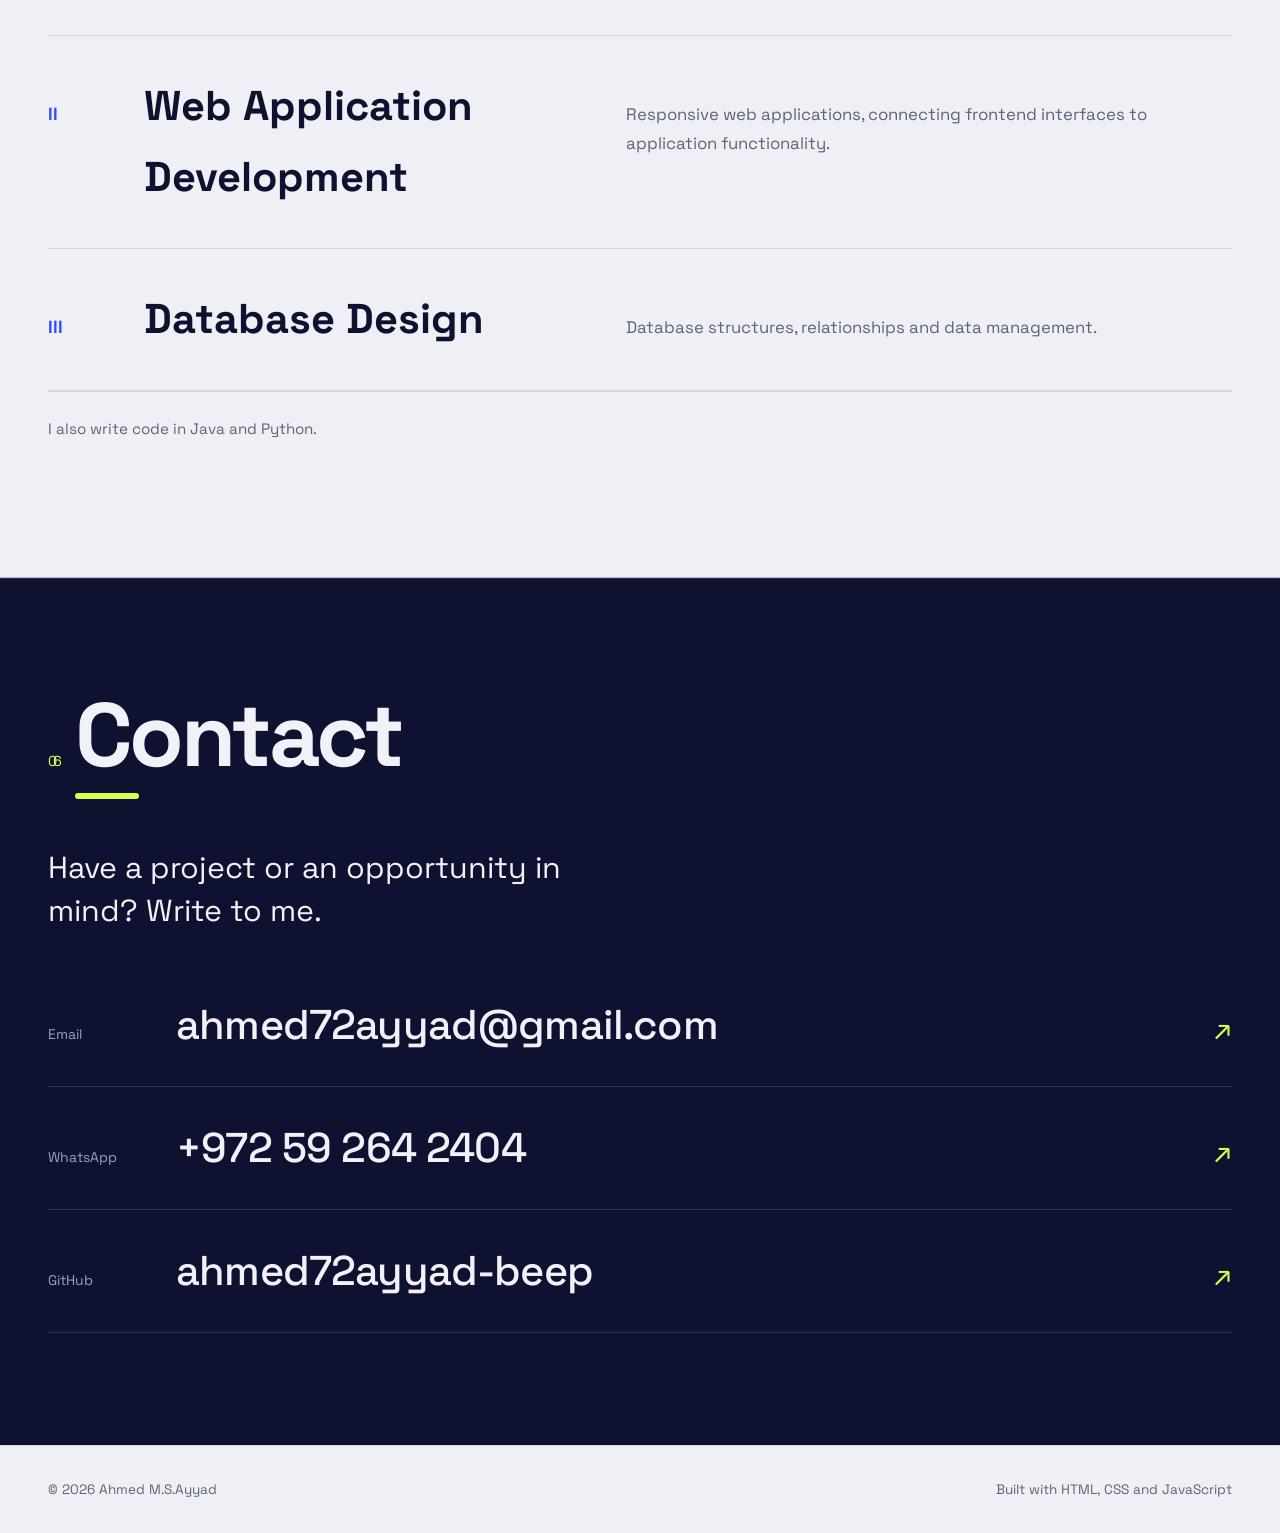
==== commit b2fa543f: "v2" ====
--- a/index.html
+++ b/index.html
@@ -14,7 +14,7 @@
 </head>
 
 <body>
-  <div id="loader"><span>A.</span></div>
+  <div id="loader"><span>AHMED M.S.AYYAD</span></div>
   <header id="nav">
     <a href="#hero" class="logo">A<i>.</i>Ayyad</a>
     <nav id="links">
@@ -34,7 +34,7 @@
             data-i18n="h_name2"></b></span></h1>
       <p class="sub r" data-i18n="h_sub"></p>
       <div class="cta r"><a class="btn pri" href="#eduleb" data-i18n="h_cta1"></a><a class="btn"
-          href="assets/Ahmed-CV.pdf" download data-i18n="h_cv"></a></div>
+          href="assets/Ahmed_M_S_Ayyad_CV.pdf" download="Ahmed_M_S_Ayyad_CV.pdf" data-i18n="h_cv"></a></div>
       <div class="stack r" aria-hidden="false">
         <div class="layer">
           <h4 data-i18n="s_fe"></h4>
@@ -50,7 +50,7 @@
           <h4 data-i18n="s_db"></h4>
           <p><span>MySQL</span></p>
         </div>
-        <svg class="badge" viewBox="0 0 120 120" aria-hidden="true">
+        <svg style="position: absolute;top: -83px;" class="badge" viewBox="0 0 120 120" aria-hidden="true">
           <circle cx="60" cy="60" r="58" />
           <defs>
             <path id="cp" d="M60,60 m-44,0 a44,44 0 1,1 88,0 a44,44 0 1,1 -88,0" />
@@ -156,11 +156,41 @@
           <div class="tags"></div>
         </div>
       </div>
-      <div class="shots r">
-        <!-- SCREENSHOTS: replace each .shot div with <img src="assets/eduleb-1.png" alt=""> -->
-        <div class="shot"><span data-i18n="p_shot"></span><code>assets/eduleb-1.png</code></div>
-        <div class="shot"><span data-i18n="p_shot"></span><code>assets/eduleb-2.png</code></div>
-        <div class="shot"><span data-i18n="p_shot"></span><code>assets/eduleb-3.png</code></div>
+      <div class="shots r" aria-label="Project screenshots">
+        <div class="slides">
+          <div class="slide">
+            <img src="assets/Sign in.png" class="shot" alt="Eduleb sign-in page">
+          </div>
+          <div class="slide" aria-hidden="true">
+            <img src="assets/Home.png" class="shot" alt="Eduleb home page" loading="lazy">
+          </div>
+          <div class="slide" aria-hidden="true">
+            <img src="assets/Admin Dashboard.png" class="shot" alt="Eduleb admin dashboard" loading="lazy">
+          </div>
+          <div class="slide" aria-hidden="true">
+            <img src="assets/Instructor Dashboard.png" class="shot" alt="Eduleb instructor dashboard" loading="lazy">
+          </div>
+          <div class="slide" aria-hidden="true">
+            <img src="assets/lessons.png" class="shot" alt="Eduleb lesson page" loading="lazy">
+          </div>
+          <div class="slide" aria-hidden="true">
+            <img src="assets/coursesManagment.png" class="shot" alt="Eduleb course management page" loading="lazy">
+          </div>
+        </div>
+        <button class="slide-arrow prev" type="button" aria-label="Previous image"
+          style="display: flex;align-items: center;"><svg xmlns="http://www.w3.org/2000/svg" width="24" height="24"
+            viewBox="0 0 24 24" fill="none">
+            <path fill-rule="evenodd" clip-rule="evenodd"
+              d="M10.5303 5.46967C10.8232 5.76256 10.8232 6.23744 10.5303 6.53033L5.81066 11.25H20C20.4142 11.25 20.75 11.5858 20.75 12C20.75 12.4142 20.4142 12.75 20 12.75H5.81066L10.5303 17.4697C10.8232 17.7626 10.8232 18.2374 10.5303 18.5303C10.2374 18.8232 9.76256 18.8232 9.46967 18.5303L3.46967 12.5303C3.17678 12.2374 3.17678 11.7626 3.46967 11.4697L9.46967 5.46967C9.76256 5.17678 10.2374 5.17678 10.5303 5.46967Z"
+              fill="currentColor" />
+          </svg></button>
+        <button class="slide-arrow next" type="button" aria-label="Next image"
+          style="display: flex;align-items: center;"><svg xmlns="http://www.w3.org/2000/svg" width="24" height="24"
+            viewBox="0 0 24 24" fill="none">
+            <path fill-rule="evenodd" clip-rule="evenodd"
+              d="M13.4697 5.46967C13.7626 5.17678 14.2374 5.17678 14.5303 5.46967L20.5303 11.4697C20.8232 11.7626 20.8232 12.2374 20.5303 12.5303L14.5303 18.5303C14.2374 18.8232 13.7626 18.8232 13.4697 18.5303C13.1768 18.2374 13.1768 17.7626 13.4697 17.4697L18.1893 12.75H4C3.58579 12.75 3.25 12.4142 3.25 12C3.25 11.5858 3.58579 11.25 4 11.25H18.1893L13.4697 6.53033C13.1768 6.23744 13.1768 5.76256 13.4697 5.46967Z"
+              fill="currentColor" />
+          </svg></button>
       </div>
       <p class="note r" data-i18n="p_flow"></p>
       <div class="flow r" aria-hidden="true">
--- a/css/style.css
+++ b/css/style.css
@@ -486,31 +486,59 @@
 }
 
 .shots {
-    display: grid;
-    grid-template-columns: repeat(3, 1fr);
-    gap: 1rem;
+    position: relative;
+    overflow: hidden;
+    border: 1px solid var(--line);
+    background: #fff;
     margin-block-end: 2rem
 }
 
+.slides {
+    display: flex;
+    direction: ltr;
+    transition: transform .5s cubic-bezier(.2, .7, .2, 1)
+}
+
+.slide {
+    flex: 0 0 100%;
+    height: clamp(220px, 55vw, 560px);
+    overflow: hidden;
+    background: #fff
+}
+
 .shot {
-    aspect-ratio: 16/10;
-    border: 1px dashed var(--line);
-    display: grid;
-    place-content: center;
-    text-align: center;
-    color: var(--mut);
-    font-size: .85rem;
-    gap: .3rem;
-    overflow: hidden;
-    position: relative
-}
-
-.shot img {
-    position: absolute;
-    inset: 0;
+    display: block;
     width: 100%;
     height: 100%;
-    object-fit: cover
+    object-fit: contain
+}
+
+.slide-arrow {
+    position: absolute;
+    top: 50%;
+    width: 2.5rem;
+    height: 2.5rem;
+    border: 0;
+    border-radius: 50%;
+    background: #0e1230b3;
+    color: #fff;
+    font: inherit;
+    font-size: 1.75rem;
+    line-height: 1;
+    cursor: pointer;
+    transform: translateY(-50%)
+}
+
+.slide-arrow:hover {
+    background: var(--acc)
+}
+
+.slide-arrow.prev {
+    left: 1rem
+}
+
+.slide-arrow.next {
+    right: 1rem
 }
 
 .svc {
@@ -623,8 +651,7 @@
     }
 
     .two,
-    .svc,
-    .shots {
+    .svc {
         grid-template-columns: 1fr
     }
 
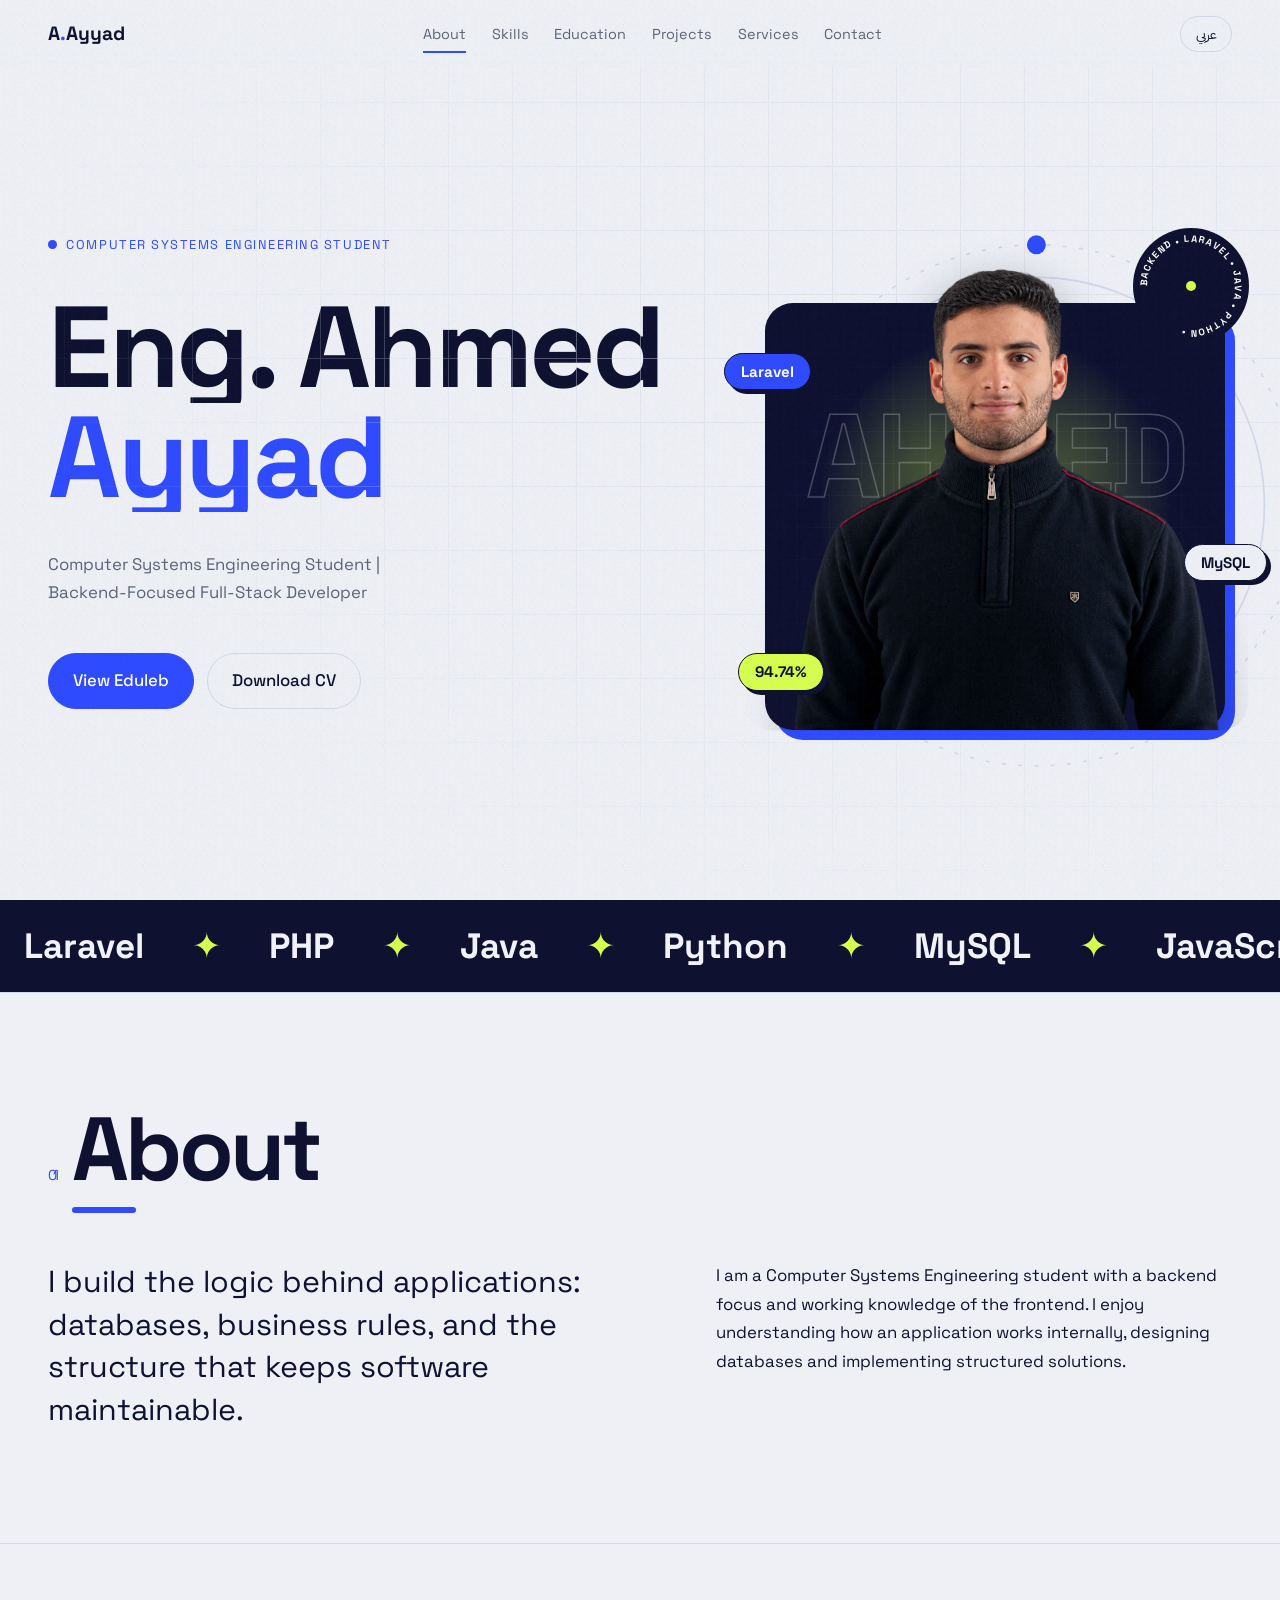
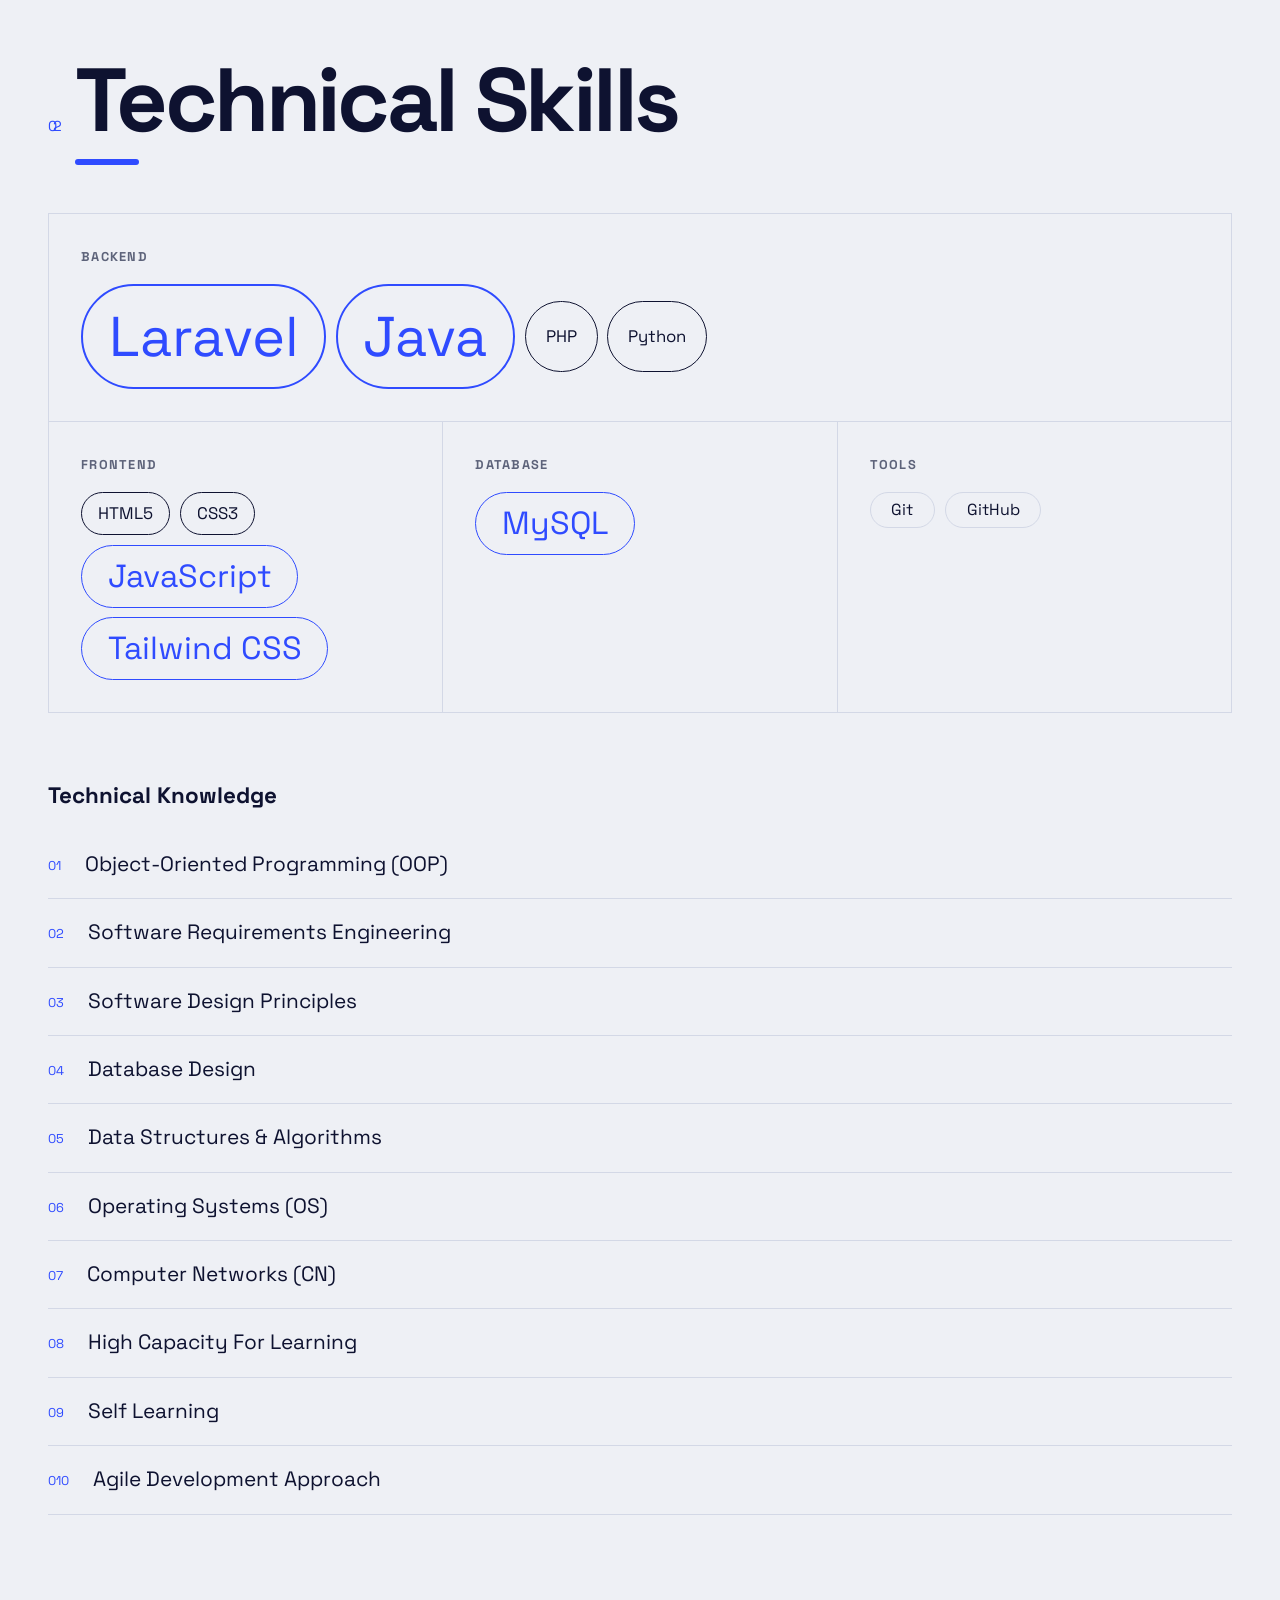
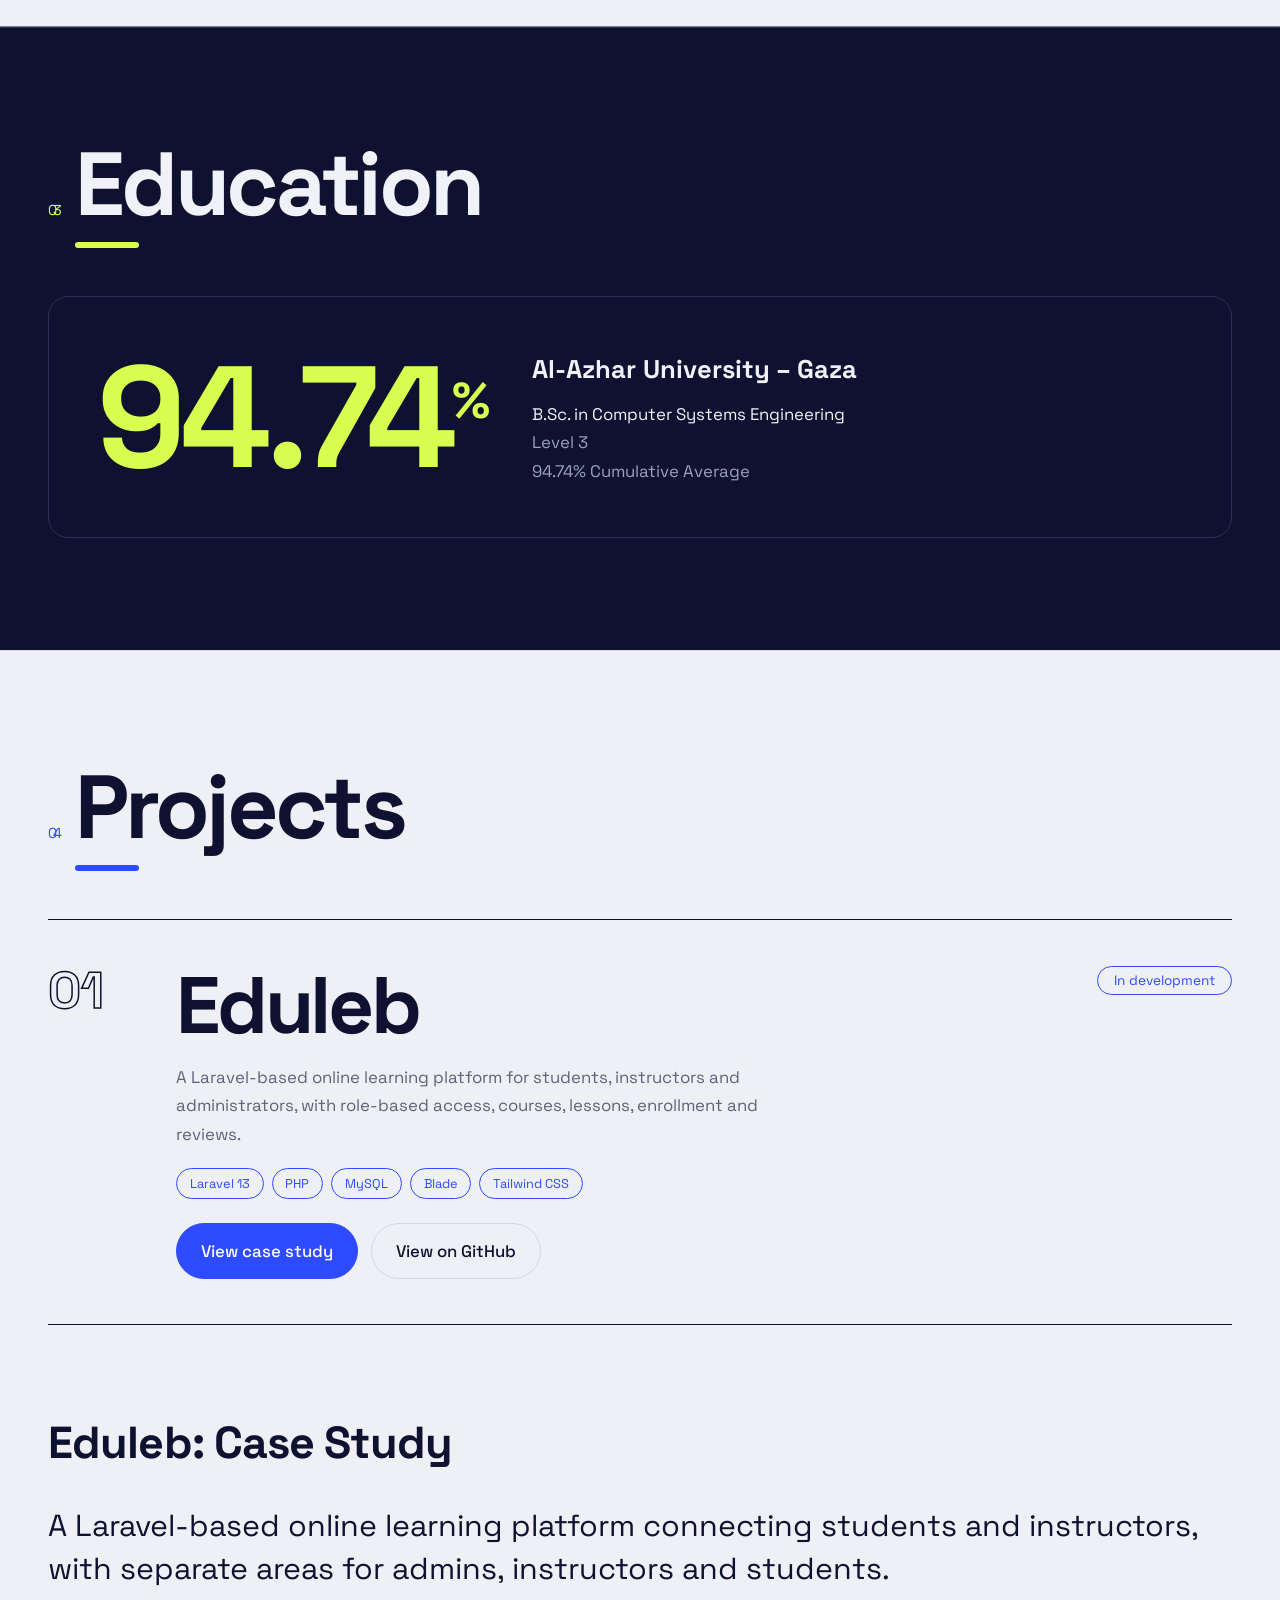
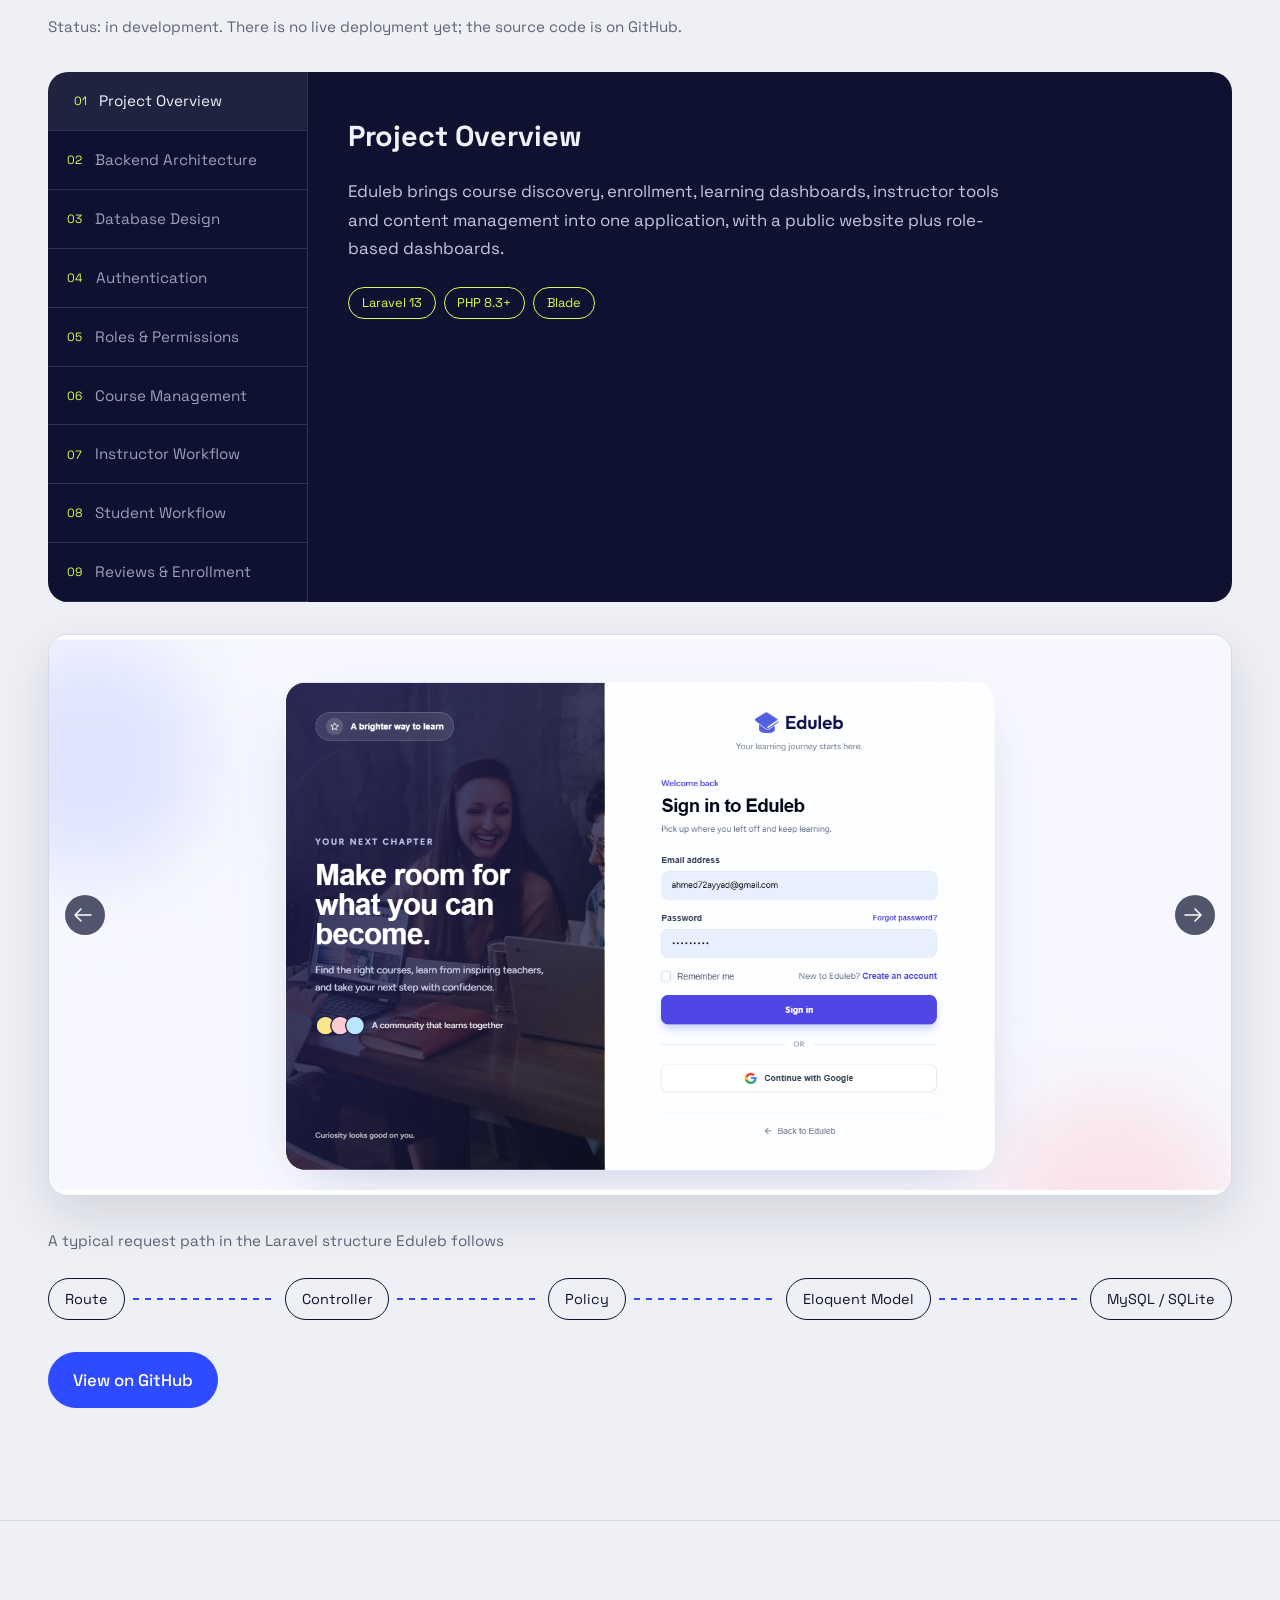
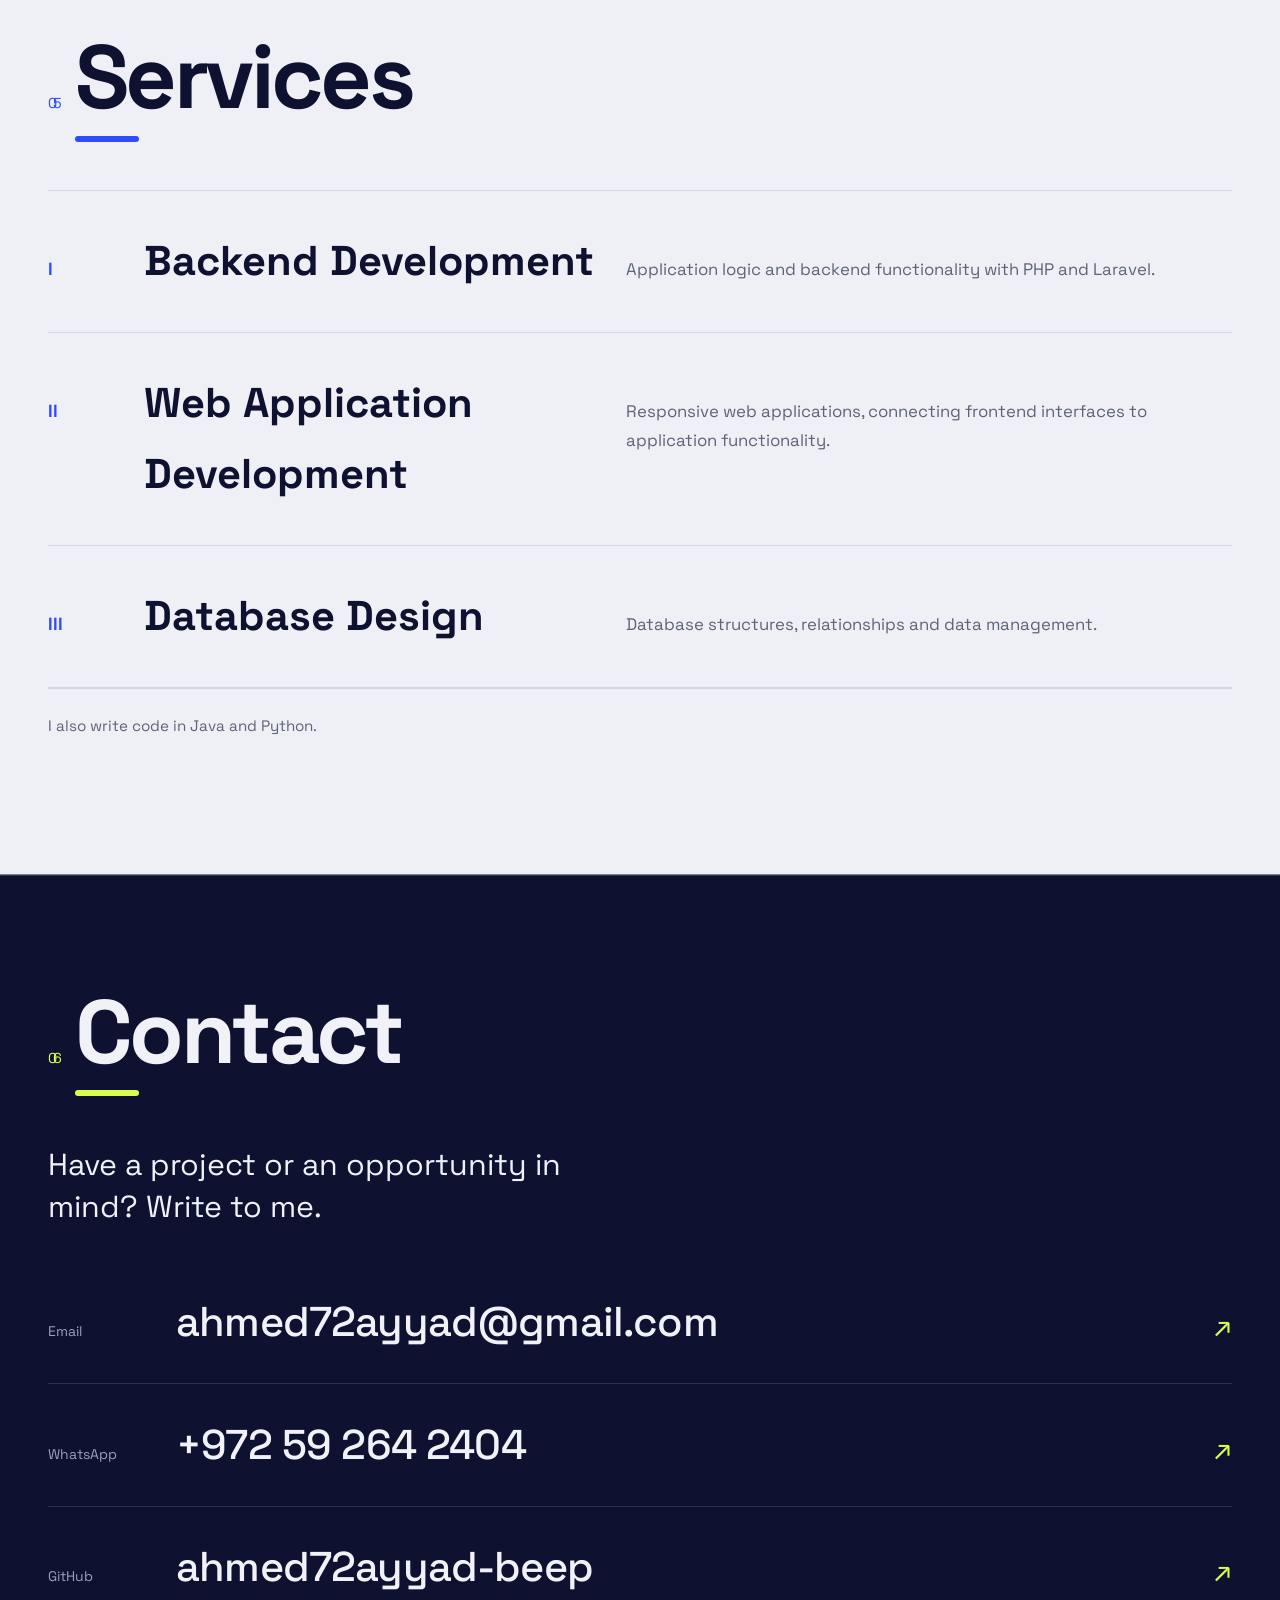
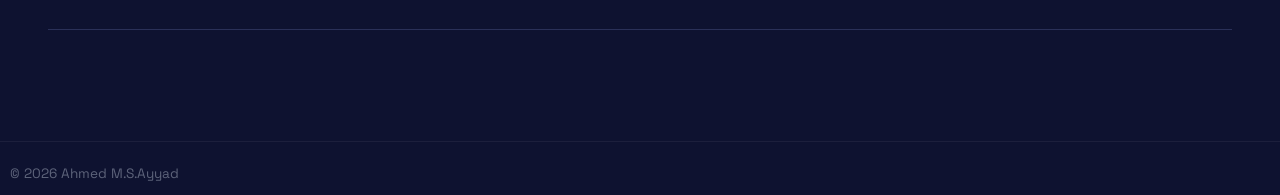
==== commit 9ae1c63d: "Update portfolio and organize project files" ====
--- a/index.html
+++ b/index.html
@@ -14,6 +14,7 @@
 </head>
 
 <body>
+  <div id="prog"></div><div id="glow" aria-hidden="true"></div>
   <div id="loader"><span>AHMED M.S.AYYAD</span></div>
   <header id="nav">
     <a href="#hero" class="logo">A<i>.</i>Ayyad</a>
@@ -35,31 +36,12 @@
       <p class="sub r" data-i18n="h_sub"></p>
       <div class="cta r"><a class="btn pri" href="#eduleb" data-i18n="h_cta1"></a><a class="btn"
           href="assets/Ahmed_M_S_Ayyad_CV.pdf" download="Ahmed_M_S_Ayyad_CV.pdf" data-i18n="h_cv"></a></div>
-      <div class="stack r" aria-hidden="false">
-        <div class="layer">
-          <h4 data-i18n="s_fe"></h4>
-          <p><span>HTML5</span><span>CSS3</span><span>JavaScript</span><span>Tailwind CSS</span></p>
-        </div>
-        <i class="wire"></i>
-        <div class="layer main">
-          <h4 data-i18n="s_be"></h4>
-          <p><span>Laravel</span><span>PHP</span><span>Java</span><span>Python</span></p>
-        </div>
-        <i class="wire"></i>
-        <div class="layer">
-          <h4 data-i18n="s_db"></h4>
-          <p><span>MySQL</span></p>
-        </div>
-        <svg style="position: absolute;top: -83px;" class="badge" viewBox="0 0 120 120" aria-hidden="true">
-          <circle cx="60" cy="60" r="58" />
-          <defs>
-            <path id="cp" d="M60,60 m-44,0 a44,44 0 1,1 88,0 a44,44 0 1,1 -88,0" />
-          </defs>
-          <text>
-            <textPath href="#cp">BACKEND • LARAVEL • JAVA • PYTHON •</textPath>
-          </text>
-          <circle cx="60" cy="60" r="5" class="dot" />
-        </svg>
+      <div class="me r">
+        <div class="panel"><div class="fx"><i class="pgrid"></i><i class="aura"></i><b class="ghost" aria-hidden="true">AHMED</b><i class="beam"></i></div></div>
+        <div class="cutout"><img src="assets/meee.png" width="900" height="835" alt="Ahmed M.S. Ayyad"></div>
+        <svg class="orbit" viewBox="0 0 400 400" aria-hidden="true"><circle class="dash spin" cx="200" cy="200" r="192"/><circle class="spin rev" cx="200" cy="200" r="168"/><circle class="dot" cx="200" cy="8" r="7"/></svg>
+        <span class="chip c1">Laravel</span><span class="chip c2">MySQL</span><span class="chip c3">94.74%</span>
+        <svg class="badge" viewBox="0 0 120 120" aria-hidden="true"><circle cx="60" cy="60" r="58" /><defs><path id="cp" d="M60,60 m-44,0 a44,44 0 1,1 88,0 a44,44 0 1,1 -88,0" /></defs><text><textPath href="#cp">BACKEND • LARAVEL • JAVA • PYTHON •</textPath></text><circle cx="60" cy="60" r="5" class="dot" /></svg>
       </div>
     </section>
     <div class="marq" aria-hidden="true">
@@ -84,8 +66,12 @@
           <ul>
             <li class="hot">Laravel</li>
             <li class="hot">Java</li>
-            <li>PHP</li>
-            <li>Python</li>
+            <li
+              style="display: flex;justify-content: center;align-items: center;    height: fit-content;align-self: center; padding: 20px;">
+              PHP</li>
+            <li
+              style="display: flex;justify-content: center;align-items: center;    height: fit-content;align-self: center; padding: 20px;">
+              Python</li>
           </ul>
         </div>
         <div class="grp r">
@@ -93,26 +79,26 @@
           <ul>
             <li>HTML5</li>
             <li>CSS3</li>
-            <li>JavaScript</li>
-            <li>Tailwind CSS</li>
+            <li class="hot1">JavaScript</li>
+            <li class="hot1">Tailwind CSS</li>
           </ul>
         </div>
         <div class="grp r">
           <h3 data-i18n="s_db"></h3>
           <ul>
-            <li>MySQL</li>
+            <li class="hot1">MySQL</li>
           </ul>
         </div>
         <div class="grp r">
           <h3 data-i18n="s_tl"></h3>
           <ul>
-            <li>Git</li>
-            <li>GitHub</li>
+            <li class="hot2">Git</li>
+            <li class="hot2">GitHub</li>
           </ul>
         </div>
       </div>
       <h3 class="sub2 r" data-i18n="k_h"></h3>
-      <ol class="know" id="know"></ol>
+      <ol class="know r" id="know"></ol>
     </section>
 
     <section id="edu" class="sec dark">
@@ -233,7 +219,8 @@
       </div>
     </section>
   </main>
-  <footer><span>© 2026 Ahmed M.S.Ayyad</span><span data-i18n="ft"></span></footer>
+  <footer style="margin: 0px; padding: 20px 0px 10px 10px; border: none; background-color: #0e1230;"><span>© 2026 Ahmed
+      M.S.Ayyad</span><span data-i18n="ft"></span></footer>
   <script src="js/translations.js"></script>
   <script src="js/main.js"></script>
 </body>
--- a/css/style.css
+++ b/css/style.css
@@ -344,6 +344,29 @@
 
 .grp li.hot:hover {
     background: var(--acc);
+    color: #fff
+}
+
+.grp li.hot1 {
+    font-size: clamp(1.3rem, 3vw, 2rem);
+    padding: .2rem 1.6rem;
+    border-color: var(--acc);
+    color: var(--acc)
+}
+
+.grp li.hot1:hover {
+    background: var(--acc);
+    color: #fff
+}
+.grp li.hot2 {
+    font-size: clamp(1rem, 2vw, 1rem);
+    padding: .2rem 1.3rem;
+    border-color: orange;
+    color: red
+}
+
+.grp li.hot2:hover {
+    background: orangered;
     color: #fff
 }
 
@@ -1263,4 +1286,57 @@
     .pnum {
         font-size: 2.2rem
     }
-}+}
+/* ---- v3: portrait + motion ---- */
+#prog{position:fixed;top:0;inset-inline:0;height:3px;background:var(--acc);transform:scaleX(0);transform-origin:left;z-index:120}
+#glow{position:fixed;top:0;left:0;width:420px;height:420px;border-radius:50%;pointer-events:none;z-index:1;opacity:0;transition:opacity .4s;background:radial-gradient(circle,#2f4bff1f,transparent 65%)}
+#nav{backdrop-filter:blur(8px)}
+#hero .eyebrow::before{content:"";display:inline-block;width:.55rem;height:.55rem;margin-inline-end:.6rem;border-radius:50%;background:var(--acc);animation:pulse 1.8s infinite}
+@keyframes pulse{0%{box-shadow:0 0 0 0 #2f4bff80}100%{box-shadow:0 0 0 10px #2f4bff00}}
+h1 .line:nth-child(2) b{background:linear-gradient(100deg,var(--acc) 30%,#8b5cff,var(--acc) 70%);background-size:200% 100%;-webkit-background-clip:text;background-clip:text;color:transparent;animation:sheen 6s linear infinite}
+@keyframes sheen{to{background-position:-200% 0}}
+.btn{transform:translate(var(--mx,0px),var(--my,0px))}
+.btn:hover{transform:translate(var(--mx,0px),calc(var(--my,0px) - 2px))}
+h2 span::after{width:0;transition:width .9s cubic-bezier(.2,.7,.2,1) .3s}
+h2.in span::after{width:64px}
+@keyframes pop{from{opacity:0;transform:translateY(16px) scale(.9)}}
+@keyframes slide{from{opacity:0;transform:translateX(-24px)}}
+.grp.in li{animation:pop .55s backwards;animation-delay:calc(var(--i,0)*80ms + .2s)}
+.know.in li{animation:slide .6s backwards;animation-delay:calc(var(--i,0)*70ms)}
+.marq:hover div{animation-play-state:paused}
+.proj{transition:background .3s,padding .3s}
+.proj:hover{padding-inline:1.2rem;background:#2f4bff0d}
+.shots{border-radius:20px;box-shadow:0 20px 50px #0e12301f}
+.slide-arrow{transition:background .2s,transform .2s}
+.slide-arrow:hover{transform:translateY(-50%) scale(1.12)}
+.hot2{border-color:var(--line)!important;color:var(--fg)!important}
+:focus-visible{outline:2px solid var(--acc);outline-offset:3px}
+
+/* ---- v4: cut-out portrait ---- */
+.me{grid-area:p;position:relative;isolation:isolate;align-self:center;justify-self:center;width:min(100%,460px);aspect-ratio:1/1.08}
+.me .orbit{position:absolute;left:-9%;top:4%;width:118%;height:auto;aspect-ratio:1;inset:auto;z-index:-1}
+.panel{position:absolute;inset:14% 0 0;background:var(--ink);border-radius:28px;box-shadow:10px 10px 0 var(--acc);transform:scaleY(0);transform-origin:bottom}
+.me.in .panel{transform:none;transition:transform 1.1s cubic-bezier(.77,0,.18,1) .15s}
+.fx{position:absolute;inset:0;border-radius:inherit;overflow:hidden}
+.pgrid{position:absolute;inset:0;background-image:linear-gradient(#ffffff14 1px,transparent 1px),linear-gradient(90deg,#ffffff14 1px,transparent 1px);background-size:32px 32px;mask-image:radial-gradient(circle at 50% 55%,#000,transparent 75%);animation:drift 12s linear infinite}
+.aura{position:absolute;left:50%;top:48%;width:80%;aspect-ratio:1;border-radius:50%;translate:calc(-50% + var(--px,0px)*-.8) -50%;background:radial-gradient(circle,#d6ff4f88,#d6ff4f00 68%);transform:scale(0);animation:breathe 5s ease-in-out infinite}
+.me.in .aura{transform:scale(1);transition:transform 1.4s cubic-bezier(.2,.7,.2,1) .9s}
+@keyframes breathe{50%{opacity:.6;scale:1.08}}
+.ghost{position:absolute;inset-inline:0;top:22%;text-align:center;direction:ltr;font-size:clamp(4.2rem,11vw,7.4rem);line-height:1;letter-spacing:-.04em;color:transparent;-webkit-text-stroke:1.5px #ffffff3d;white-space:nowrap;translate:calc(var(--px,0px)*1.2) 0;opacity:0}
+.me.in .ghost{opacity:1;animation:ghostin 1.2s cubic-bezier(.2,.7,.2,1) 1s backwards}
+@keyframes ghostin{from{opacity:0;letter-spacing:.3em}}
+.beam{position:absolute;inset:0;background:linear-gradient(105deg,transparent 42%,#ffffff26 50%,transparent 58%);transform:translateX(-130%);animation:beam 6s ease-in-out 3s infinite}
+@keyframes beam{55%,100%{transform:translateX(130%)}}
+.cutout{position:absolute;inset:0;pointer-events:none;clip-path:inset(-30% -5% 0 -5% round 0 0 28px 28px);z-index:1}
+.cutout img{position:absolute;bottom:0;left:50%;width:112%;max-width:none;height:auto;translate:calc(-50% + var(--px,0px)*.35) 0;transform:translateY(14%);opacity:0;filter:drop-shadow(0 18px 24px #0e123066)}
+.me.in .cutout img{transform:none;opacity:1;transition:transform 1.2s cubic-bezier(.2,.7,.2,1) .8s,opacity .8s .8s}
+.cutout img{animation:breath 6s ease-in-out 2.4s infinite}
+@keyframes breath{50%{scale:1.012}}
+.chip{position:absolute;z-index:2;background:var(--bg);border:1.5px solid var(--ink);border-radius:99px;padding:.3rem 1rem;font-weight:700;font-size:.95rem;box-shadow:4px 4px 0 var(--ink);translate:calc(var(--px,0px)*var(--d,1)) calc(var(--py,0px)*var(--d,1));transition:translate .3s ease-out;animation:fl 5s ease-in-out infinite,pop .6s backwards;opacity:1}
+@keyframes fl{50%{transform:translateY(-9px)}}
+.c1{top:24%;inset-inline-start:-9%;--d:1.6;background:var(--acc);color:#fff;animation-delay:0s,1.6s}
+.c2{bottom:30%;inset-inline-end:-9%;--d:-1.3;animation-delay:-1.7s,1.9s}
+.c3{bottom:8%;inset-inline-start:-6%;--d:1.2;background:var(--hi);direction:ltr;animation-delay:-3.2s,2.2s}
+.me .badge{inset-block:-8px auto;inset-inline:auto -26px;z-index:2}
+@media(max-width:768px){.me{width:min(86%,340px);margin-block:1.5rem}.c1{inset-inline-start:-4%}.c2{inset-inline-end:-4%}.c3{inset-inline-start:0}}
+@media(prefers-reduced-motion:reduce){.panel,.aura,.cutout img,.ghost{transform:none;opacity:1}}
